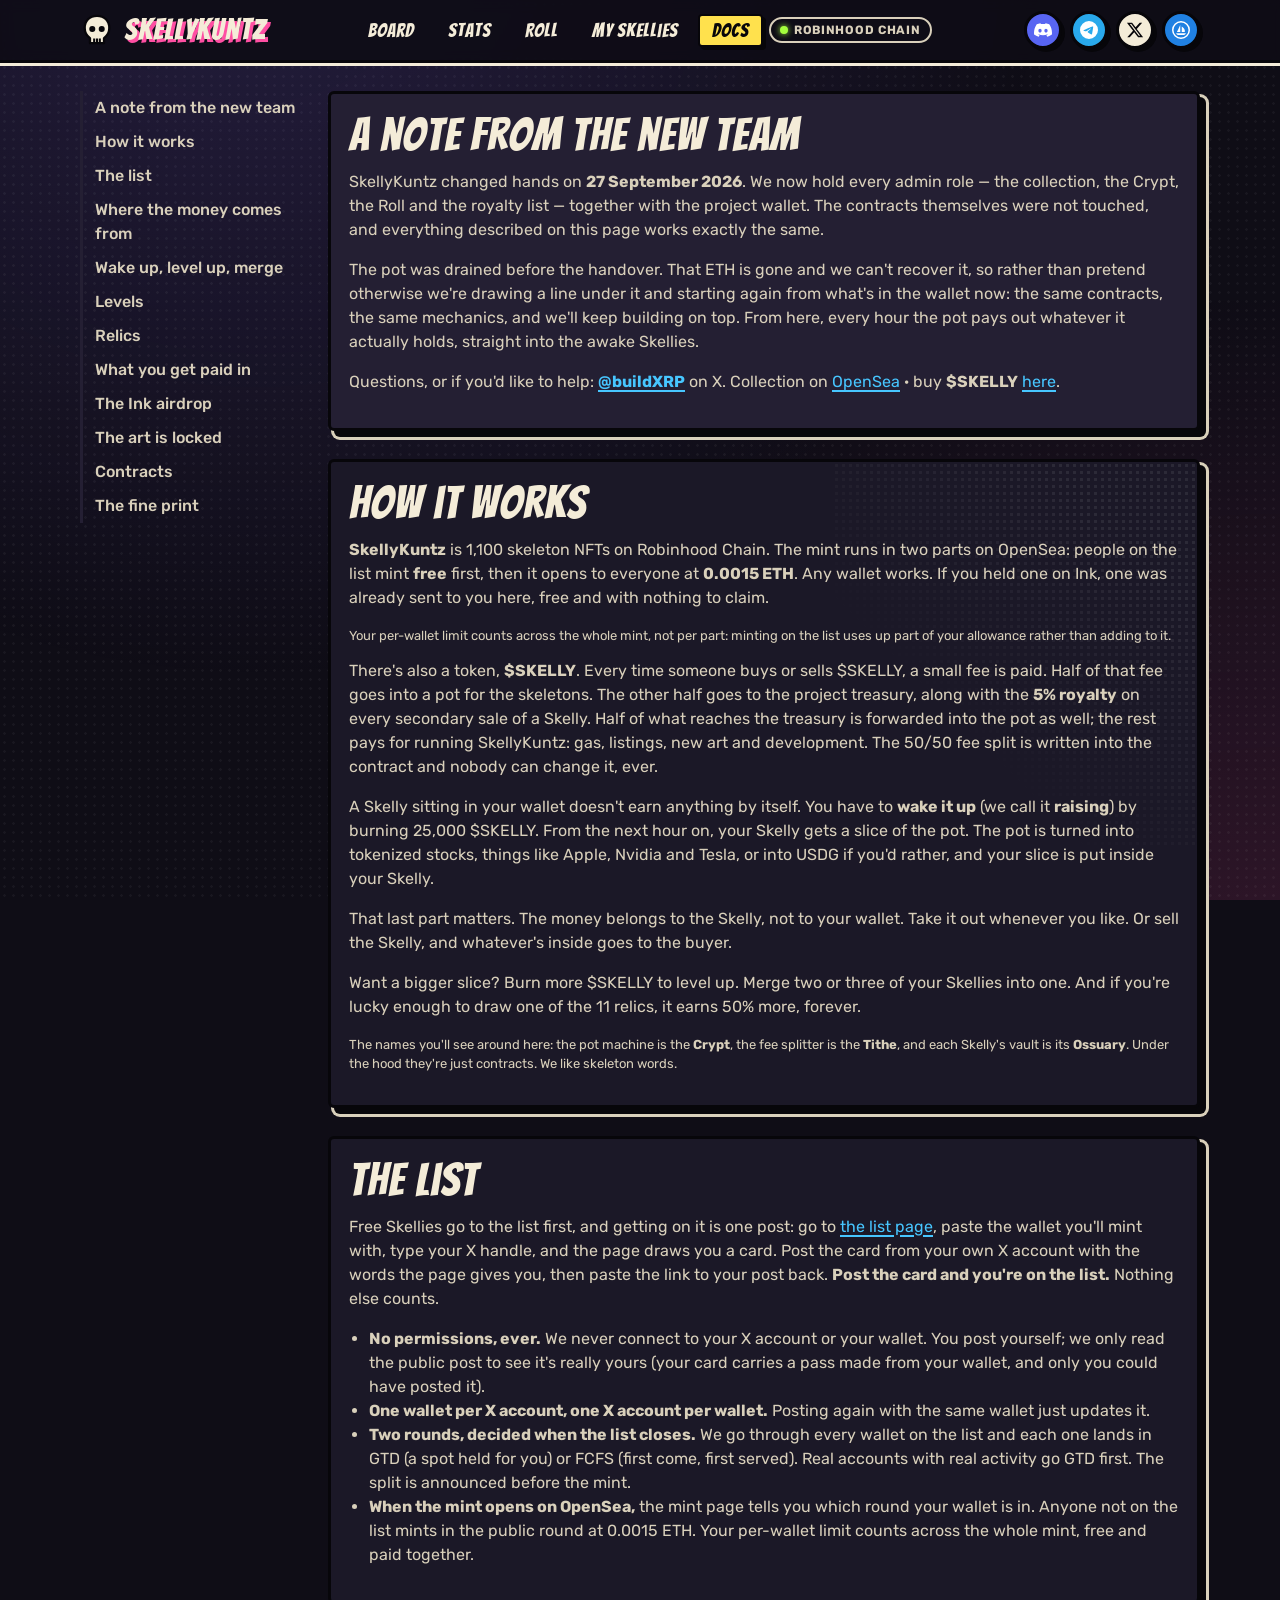
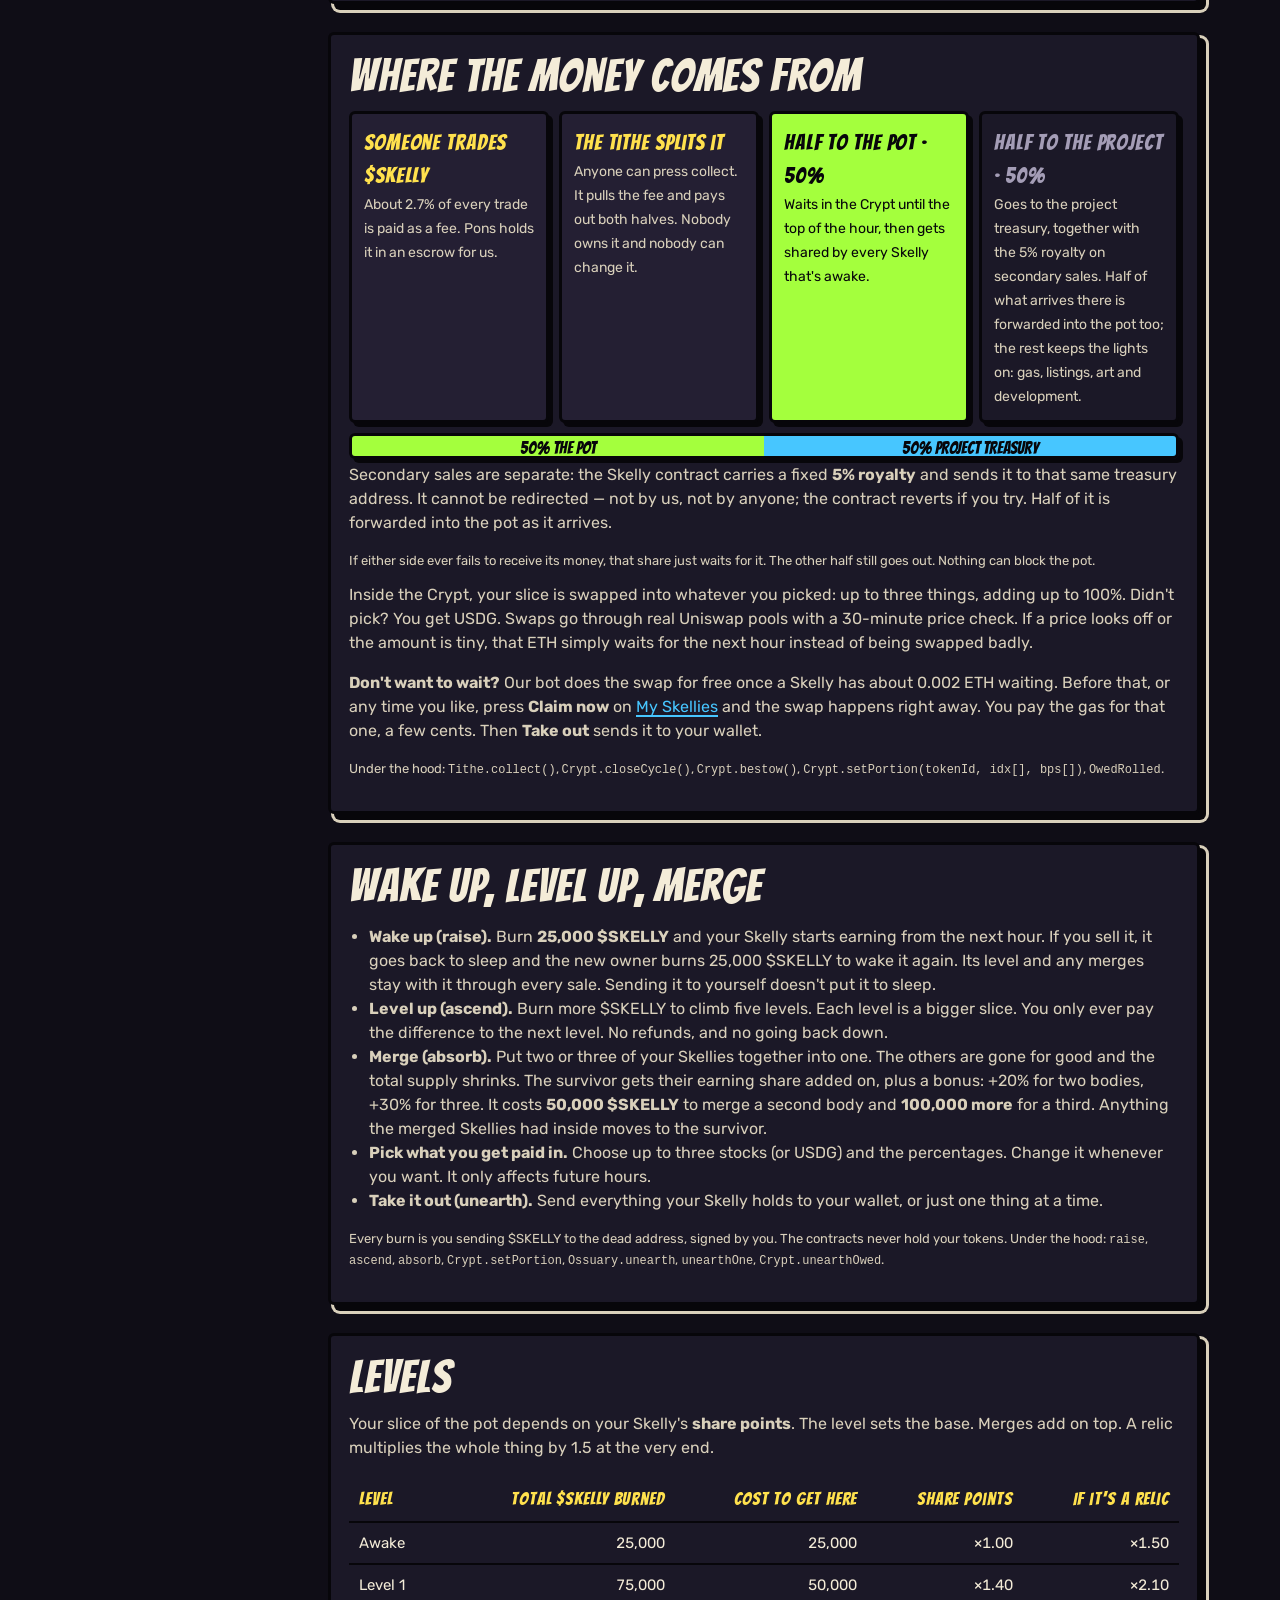
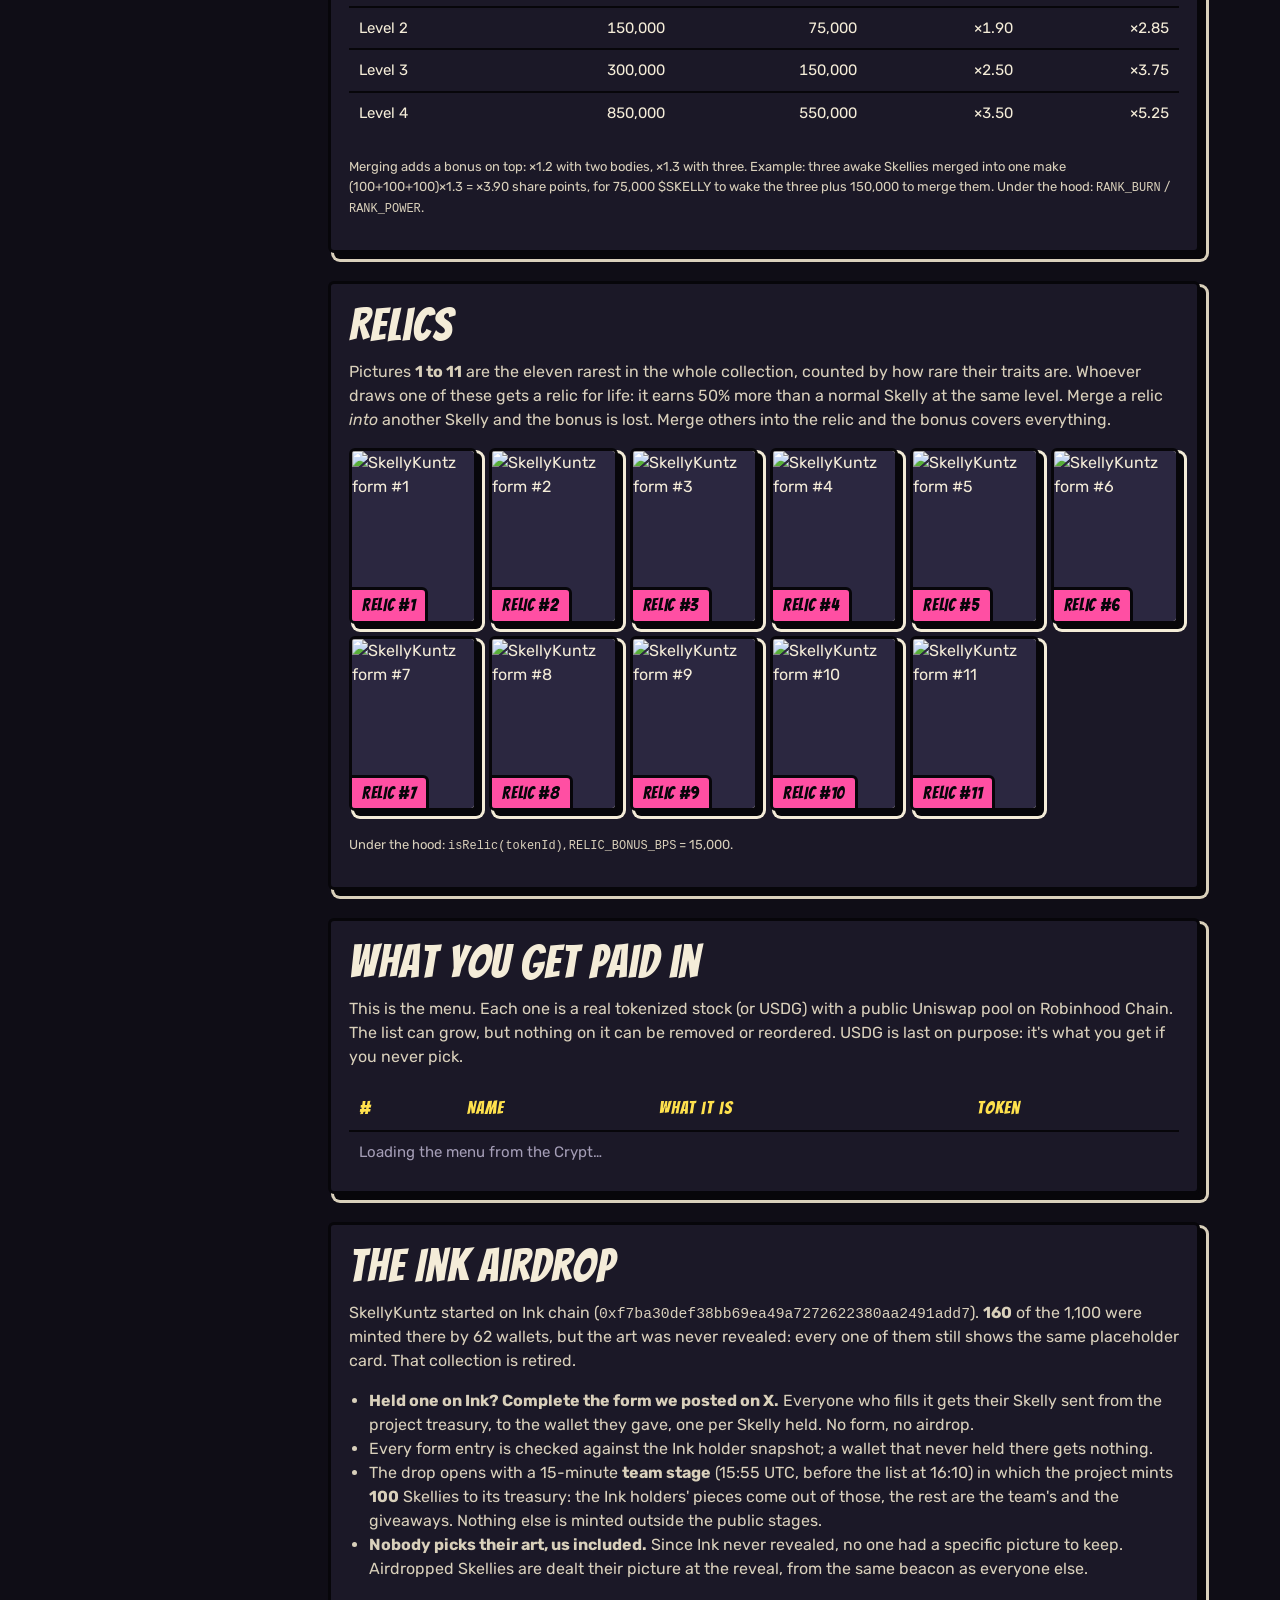
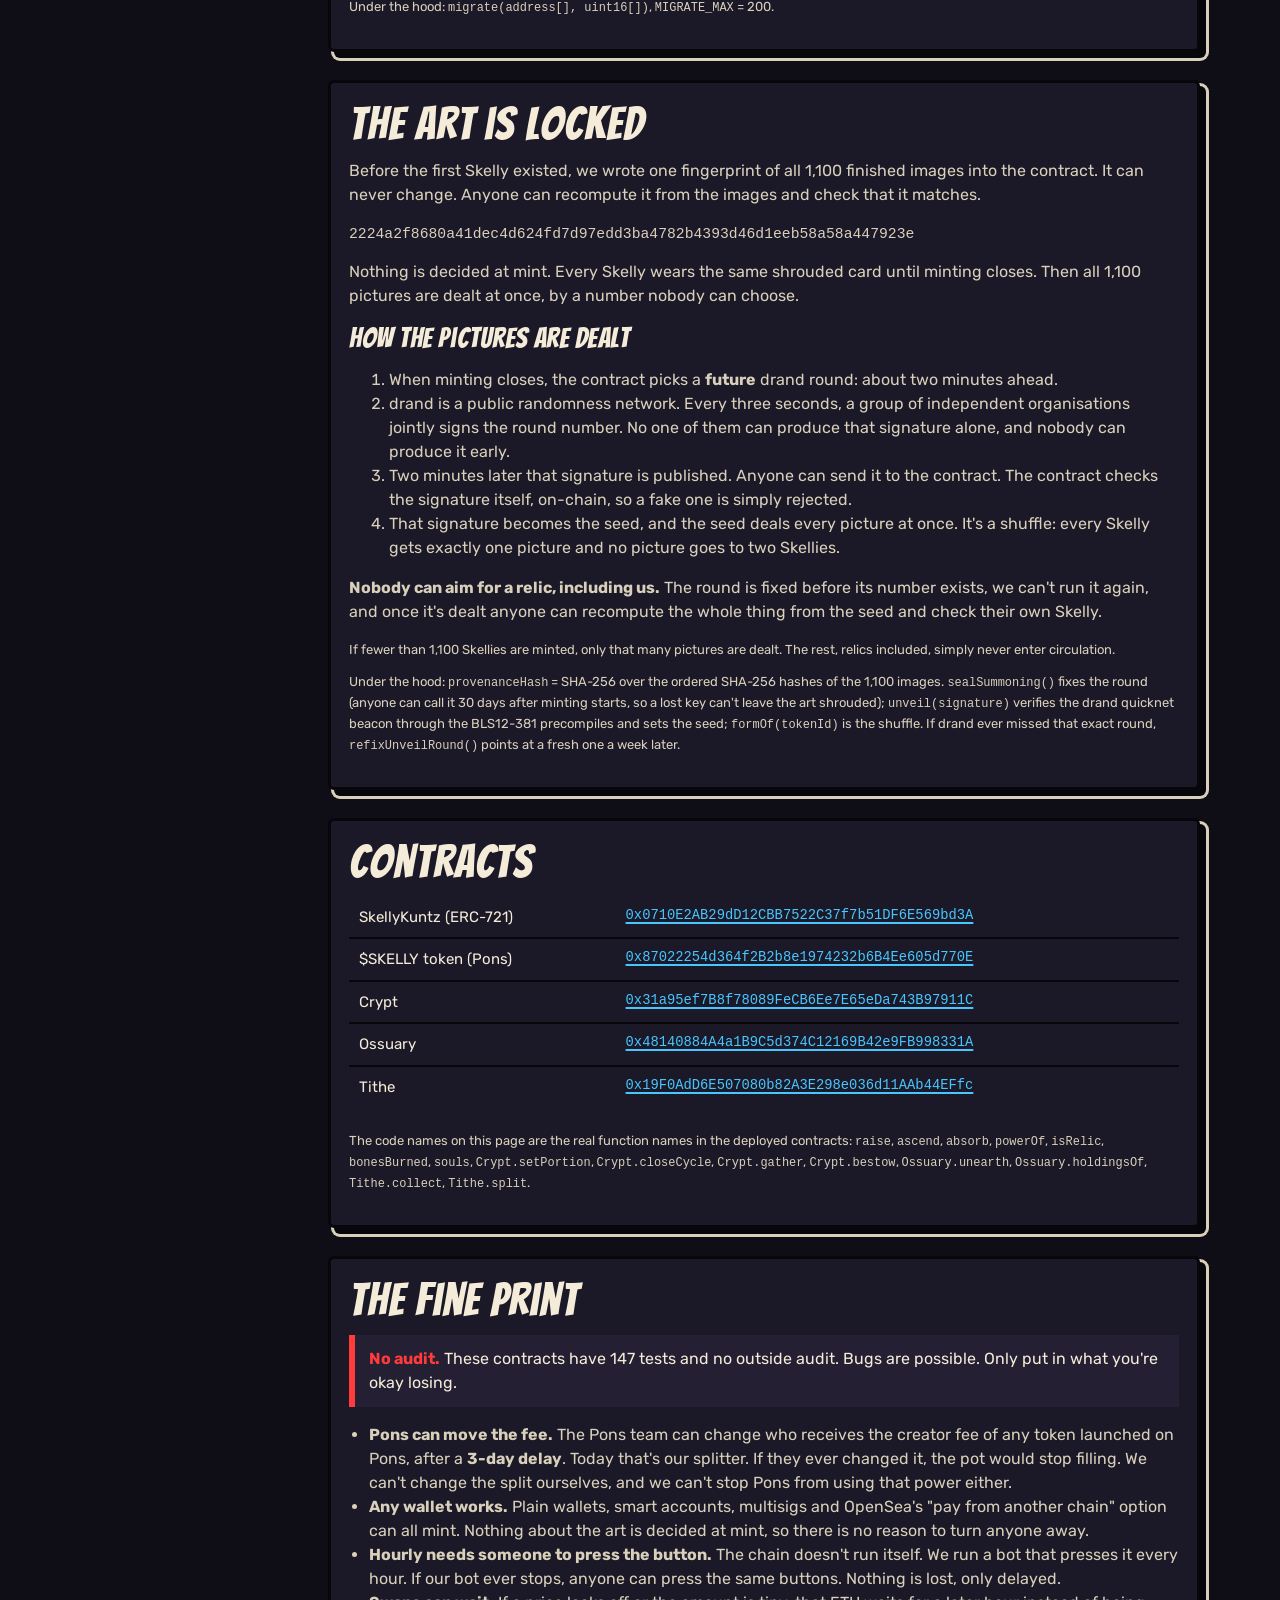
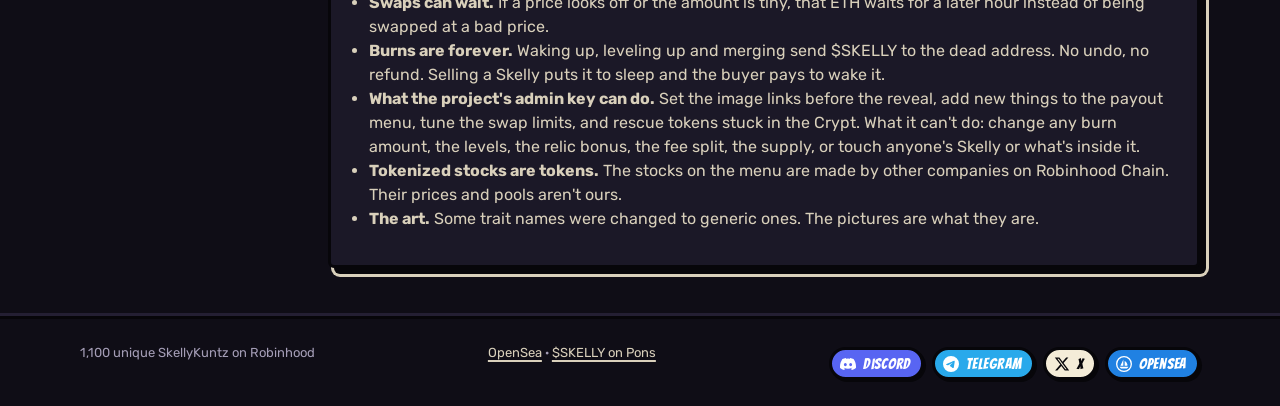
==== docs/index.html @ f12f7bdc "Treasury panel: show live chain balances and chain-derived payouts The "Collected" tiles came from t" ====
<!doctype html>
<html lang="en">
<head>
<meta charset="utf-8">
<meta name="viewport" content="width=device-width, initial-scale=1">
<title>SkellyKuntz — How it works</title>
<meta name="description" content="How SkellyKuntz works in plain words: the mint, waking your Skelly with $SKELLY, getting paid in tokenized stocks every hour, and the fine print.">
<meta property="og:type" content="website">
<meta property="og:site_name" content="SkellyKuntz">
<meta property="og:title" content="How SkellyKuntz works">
<meta property="og:description" content="The mint, waking your Skelly with $SKELLY, getting paid in tokenized stocks every hour, and the fine print.">
<meta property="og:url" content="https://skellykuntz.com/docs/">
<meta property="og:image" content="https://skellykuntz.com/img/og.png">
<meta property="og:image:width" content="1200">
<meta property="og:image:height" content="630">
<meta name="twitter:card" content="summary_large_image">
<meta name="twitter:site" content="@SkellyKuntz">
<meta name="twitter:title" content="How SkellyKuntz works">
<meta name="twitter:description" content="The mint, waking your Skelly with $SKELLY, getting paid in tokenized stocks every hour, and the fine print.">
<meta name="twitter:image" content="https://skellykuntz.com/img/og.png">
<meta name="color-scheme" content="dark">
<link rel="icon" href="/img/favicon.svg" type="image/svg+xml">
<link rel="preconnect" href="https://fonts.googleapis.com">
<link rel="preconnect" href="https://fonts.gstatic.com" crossorigin>
<link href="https://fonts.googleapis.com/css2?family=Bangers&family=Rubik:wght@400;500;700&display=swap" rel="stylesheet">
<link rel="stylesheet" href="/css/skelly.css?v=20260928111000">
</head>
<body>

<main class="wrap docs" data-check="docs">
  <aside class="toc" aria-label="On this page">
    <a href="#new-team">A note from the new team</a>
    <a href="#how">How it works</a>
    <a href="#list">The list</a>
    <a href="#fees">Where the money comes from</a>
    <a href="#raise">Wake up, level up, merge</a>
    <a href="#ranks">Levels</a>
    <a href="#relics">Relics</a>
    <a href="#offerings">What you get paid in</a>
    <a href="#migration">The Ink airdrop</a>
    <a href="#provenance">The art is locked</a>
    <a href="#contracts">Contracts</a>
    <a href="#disclosures">The fine print</a>
  </aside>

  <div class="doc">
    <section id="new-team" class="panel lit" data-check="doc-new-team">
      <h2>A note from the new team</h2>
      <p>SkellyKuntz changed hands on <b>27 September 2026</b>. We now hold every admin role — the collection, the Crypt, the Roll and the royalty list — together with the project wallet. The contracts themselves were not touched, and everything described on this page works exactly the same.</p>
      <p>The pot was drained before the handover. That ETH is gone and we can't recover it, so rather than pretend otherwise we're drawing a line under it and starting again from what's in the wallet now: the same contracts, the same mechanics, and we'll keep building on top. From here, every hour the pot pays out whatever it actually holds, straight into the awake Skellies.</p>
      <p>Questions, or if you'd like to help: <b><a href="https://x.com/buildXRP" target="_blank" rel="noopener">@buildXRP</a></b> on X. Collection on <a href="https://opensea.io/collection/skellykuntz" target="_blank" rel="noopener">OpenSea</a> · buy <b>$SKELLY</b> <a href="https://www.geckoterminal.com/robinhood/pools/0x8fcfdac854715b6c49e18ec73a84c4b3d63e834cb2aa784d8626db27f1155446" target="_blank" rel="noopener">here</a>.</p>
    </section>

    <section id="how" class="panel halftone" data-check="doc-how">
      <h2>How it works</h2>
      <p><b>SkellyKuntz</b> is 1,100 skeleton NFTs on Robinhood Chain. The mint runs in two parts on OpenSea: people on the list mint <b>free</b> first, then it opens to everyone at <b>0.0015 ETH</b>. Any wallet works. If you held one on Ink, one was already sent to you here, free and with nothing to claim.</p>
      <p class="small dim">Your per-wallet limit counts across the whole mint, not per part: minting on the list uses up part of your allowance rather than adding to it.</p>
      <p>There's also a token, <b>$SKELLY</b>. Every time someone buys or sells $SKELLY, a small fee is paid. Half of that fee goes into a pot for the skeletons. The other half goes to the project treasury, along with the <b>5% royalty</b> on every secondary sale of a Skelly. Half of what reaches the treasury is forwarded into the pot as well; the rest pays for running SkellyKuntz: gas, listings, new art and development. The 50/50 fee split is written into the contract and nobody can change it, ever.</p>
      <p>A Skelly sitting in your wallet doesn't earn anything by itself. You have to <b>wake it up</b> (we call it <b>raising</b>) by burning 25,000 $SKELLY. From the next hour on, your Skelly gets a slice of the pot. The pot is turned into tokenized stocks, things like Apple, Nvidia and Tesla, or into USDG if you'd rather, and your slice is put inside your Skelly.</p>
      <p>That last part matters. The money belongs to the Skelly, not to your wallet. Take it out whenever you like. Or sell the Skelly, and whatever's inside goes to the buyer.</p>
      <p>Want a bigger slice? Burn more $SKELLY to level up. Merge two or three of your Skellies into one. And if you're lucky enough to draw one of the 11 relics, it earns 50% more, forever.</p>
      <p class="small dim">The names you'll see around here: the pot machine is the <b>Crypt</b>, the fee splitter is the <b>Tithe</b>, and each Skelly's vault is its <b>Ossuary</b>. Under the hood they're just contracts. We like skeleton words.</p>
    </section>

    <section id="list" class="panel" data-check="doc-list">
      <h2>The list</h2>
      <p>Free Skellies go to the list first, and getting on it is one post: go to <a href="/list/">the list page</a>, paste the wallet you'll mint with, type your X handle, and the page draws you a card. Post the card from your own X account with the words the page gives you, then paste the link to your post back. <b>Post the card and you're on the list.</b> Nothing else counts.</p>
      <ul>
        <li><b>No permissions, ever.</b> We never connect to your X account or your wallet. You post yourself; we only read the public post to see it's really yours (your card carries a pass made from your wallet, and only you could have posted it).</li>
        <li><b>One wallet per X account, one X account per wallet.</b> Posting again with the same wallet just updates it.</li>
        <li><b>Two rounds, decided when the list closes.</b> We go through every wallet on the list and each one lands in GTD (a spot held for you) or FCFS (first come, first served). Real accounts with real activity go GTD first. The split is announced before the mint.</li>
        <li><b>When the mint opens on OpenSea,</b> the mint page tells you which round your wallet is in. Anyone not on the list mints in the public round at 0.0015 ETH. Your per-wallet limit counts across the whole mint, free and paid together.</li>
      </ul>
    </section>

    <section id="fees" class="panel" data-check="doc-fees">
      <h2>Where the money comes from</h2>
      <div class="flow">
        <div class="node"><b>Someone trades $SKELLY</b><span>About 2.7% of every trade is paid as a fee. Pons holds it in an escrow for us.</span></div>
        <div class="node"><b>The Tithe splits it</b><span>Anyone can press collect. It pulls the fee and pays out both halves. Nobody owns it and nobody can change it.</span></div>
        <div class="node big"><b>Half to the pot · 50%</b><span>Waits in the Crypt until the top of the hour, then gets shared by every Skelly that's awake.</span></div>
        <div class="node side"><b>Half to the project · 50%</b><span>Goes to the project treasury, together with the 5% royalty on secondary sales. Half of what arrives there is forwarded into the pot too; the rest keeps the lights on: gas, listings, art and development.</span></div>
      </div>
      <div class="bar" aria-hidden="true"><div class="a">50% THE POT</div><div class="b">50% PROJECT TREASURY</div></div>
      <p>Secondary sales are separate: the Skelly contract carries a fixed <b>5% royalty</b> and sends it to that same treasury address. It cannot be redirected — not by us, not by anyone; the contract reverts if you try. Half of it is forwarded into the pot as it arrives.</p>
      <p class="small dim">If either side ever fails to receive its money, that share just waits for it. The other half still goes out. Nothing can block the pot.</p>
      <p>Inside the Crypt, your slice is swapped into whatever you picked: up to three things, adding up to 100%. Didn't pick? You get USDG. Swaps go through real Uniswap pools with a 30-minute price check. If a price looks off or the amount is tiny, that ETH simply waits for the next hour instead of being swapped badly.</p>
      <p><b>Don't want to wait?</b> Our bot does the swap for free once a Skelly has about 0.002 ETH waiting. Before that, or any time you like, press <b>Claim now</b> on <a href="/my/">My Skellies</a> and the swap happens right away. You pay the gas for that one, a few cents. Then <b>Take out</b> sends it to your wallet.</p>
      <p class="small dim">Under the hood: <code>Tithe.collect()</code>, <code>Crypt.closeCycle()</code>, <code>Crypt.bestow()</code>, <code>Crypt.setPortion(tokenId, idx[], bps[])</code>, <code>OwedRolled</code>.</p>
    </section>

    <section id="raise" class="panel" data-check="doc-raise">
      <h2>Wake up, level up, merge</h2>
      <ul>
        <li><b>Wake up (raise).</b> Burn <b>25,000 $SKELLY</b> and your Skelly starts earning from the next hour. If you sell it, it goes back to sleep and the new owner burns 25,000 $SKELLY to wake it again. Its level and any merges stay with it through every sale. Sending it to yourself doesn't put it to sleep.</li>
        <li><b>Level up (ascend).</b> Burn more $SKELLY to climb five levels. Each level is a bigger slice. You only ever pay the difference to the next level. No refunds, and no going back down.</li>
        <li><b>Merge (absorb).</b> Put two or three of your Skellies together into one. The others are gone for good and the total supply shrinks. The survivor gets their earning share added on, plus a bonus: +20% for two bodies, +30% for three. It costs <b>50,000 $SKELLY</b> to merge a second body and <b>100,000 more</b> for a third. Anything the merged Skellies had inside moves to the survivor.</li>
        <li><b>Pick what you get paid in.</b> Choose up to three stocks (or USDG) and the percentages. Change it whenever you want. It only affects future hours.</li>
        <li><b>Take it out (unearth).</b> Send everything your Skelly holds to your wallet, or just one thing at a time.</li>
      </ul>
      <p class="small dim">Every burn is you sending $SKELLY to the dead address, signed by you. The contracts never hold your tokens. Under the hood: <code>raise</code>, <code>ascend</code>, <code>absorb</code>, <code>Crypt.setPortion</code>, <code>Ossuary.unearth</code>, <code>unearthOne</code>, <code>Crypt.unearthOwed</code>.</p>
    </section>

    <section id="ranks" class="panel" data-check="doc-ranks">
      <h2>Levels</h2>
      <p>Your slice of the pot depends on your Skelly's <b>share points</b>. The level sets the base. Merges add on top. A relic multiplies the whole thing by 1.5 at the very end.</p>
      <div class="table-wrap">
        <table>
          <thead><tr><th>Level</th><th class="num">Total $SKELLY burned</th><th class="num">Cost to get here</th><th class="num">Share points</th><th class="num">If it's a relic</th></tr></thead>
          <tbody id="ranks-body">
            <tr><td>Awake</td><td class="num">25,000</td><td class="num">25,000</td><td class="num">×1.00</td><td class="num">×1.50</td></tr>
            <tr><td>Level 1</td><td class="num">75,000</td><td class="num">50,000</td><td class="num">×1.40</td><td class="num">×2.10</td></tr>
            <tr><td>Level 2</td><td class="num">150,000</td><td class="num">75,000</td><td class="num">×1.90</td><td class="num">×2.85</td></tr>
            <tr><td>Level 3</td><td class="num">300,000</td><td class="num">150,000</td><td class="num">×2.50</td><td class="num">×3.75</td></tr>
            <tr><td>Level 4</td><td class="num">850,000</td><td class="num">550,000</td><td class="num">×3.50</td><td class="num">×5.25</td></tr>
          </tbody>
        </table>
      </div>
      <p class="small dim mt">Merging adds a bonus on top: ×1.2 with two bodies, ×1.3 with three. Example: three awake Skellies merged into one make (100+100+100)×1.3 = ×3.90 share points, for 75,000 $SKELLY to wake the three plus 150,000 to merge them. Under the hood: <code>RANK_BURN</code> / <code>RANK_POWER</code>.</p>
    </section>

    <section id="relics" class="panel" data-check="doc-relics">
      <h2>Relics</h2>
      <p>Pictures <b>1 to 11</b> are the eleven rarest in the whole collection, counted by how rare their traits are. Whoever draws one of these gets a relic for life: it earns 50% more than a normal Skelly at the same level. Merge a relic <em>into</em> another Skelly and the bonus is lost. Merge others into the relic and the bonus covers everything.</p>
      <div class="relics" id="relic-grid"></div>
      <p class="small dim mt">Under the hood: <code>isRelic(tokenId)</code>, <code>RELIC_BONUS_BPS</code> = 15,000.</p>
    </section>

    <section id="offerings" class="panel" data-check="doc-offerings">
      <h2>What you get paid in</h2>
      <p>This is the menu. Each one is a real tokenized stock (or USDG) with a public Uniswap pool on Robinhood Chain. The list can grow, but nothing on it can be removed or reordered. USDG is last on purpose: it's what you get if you never pick.</p>
      <div class="table-wrap"><table><thead><tr><th>#</th><th>Name</th><th>What it is</th><th>Token</th></tr></thead><tbody id="off-body"><tr><td colspan="4" class="dim">Loading the menu from the Crypt…</td></tr></tbody></table></div>
    </section>

    <section id="migration" class="panel" data-check="doc-migration">
      <h2>The Ink airdrop</h2>
      <p>SkellyKuntz started on Ink chain (<code id="ink-addr"></code>). <b>160</b> of the 1,100 were minted there by 62 wallets, but the art was never revealed: every one of them still shows the same placeholder card. That collection is retired.</p>
      <ul>
        <li><b>Held one on Ink? Complete the form we posted on X.</b> Everyone who fills it gets their Skelly sent from the project treasury, to the wallet they gave, one per Skelly held. No form, no airdrop.</li>
        <li>Every form entry is checked against the Ink holder snapshot; a wallet that never held there gets nothing.</li>
        <li>The drop opens with a 15-minute <b>team stage</b> (15:55 UTC, before the list at 16:10) in which the project mints <b>100</b> Skellies to its treasury: the Ink holders' pieces come out of those, the rest are the team's and the giveaways. Nothing else is minted outside the public stages.</li>
        <li><b>Nobody picks their art, us included.</b> Since Ink never revealed, no one had a specific picture to keep. Airdropped Skellies are dealt their picture at the reveal, from the same beacon as everyone else.</li>
      </ul>
      <p class="small dim">Under the hood: <code>migrate(address[], uint16[])</code>, <code>MIGRATE_MAX</code> = 200.</p>
    </section>

    <section id="provenance" class="panel" data-check="doc-provenance">
      <h2>The art is locked</h2>
      <p>Before the first Skelly existed, we wrote one fingerprint of all 1,100 finished images into the contract. It can never change. Anyone can recompute it from the images and check that it matches.</p>
      <p class="mono" id="prov" style="overflow-wrap:anywhere"></p>
      <p>Nothing is decided at mint. Every Skelly wears the same shrouded card until minting closes. Then all 1,100 pictures are dealt at once, by a number nobody can choose.</p>
      <h3>How the pictures are dealt</h3>
      <ol>
        <li>When minting closes, the contract picks a <b>future</b> drand round: about two minutes ahead.</li>
        <li>drand is a public randomness network. Every three seconds, a group of independent organisations jointly signs the round number. No one of them can produce that signature alone, and nobody can produce it early.</li>
        <li>Two minutes later that signature is published. Anyone can send it to the contract. The contract checks the signature itself, on-chain, so a fake one is simply rejected.</li>
        <li>That signature becomes the seed, and the seed deals every picture at once. It's a shuffle: every Skelly gets exactly one picture and no picture goes to two Skellies.</li>
      </ol>
      <p><b>Nobody can aim for a relic, including us.</b> The round is fixed before its number exists, we can't run it again, and once it's dealt anyone can recompute the whole thing from the seed and check their own Skelly.</p>
      <p class="small dim">If fewer than 1,100 Skellies are minted, only that many pictures are dealt. The rest, relics included, simply never enter circulation.</p>
      <p class="small dim">Under the hood: <code>provenanceHash</code> = SHA-256 over the ordered SHA-256 hashes of the 1,100 images. <code>sealSummoning()</code> fixes the round (anyone can call it 30 days after minting starts, so a lost key can't leave the art shrouded); <code>unveil(signature)</code> verifies the drand quicknet beacon through the BLS12-381 precompiles and sets the seed; <code>formOf(tokenId)</code> is the shuffle. If drand ever missed that exact round, <code>refixUnveilRound()</code> points at a fresh one a week later.</p>
    </section>

    <section id="contracts" class="panel" data-check="doc-contracts">
      <h2>Contracts</h2>
      <div class="table-wrap"><table><tbody id="addr-body"></tbody></table></div>
      <p class="small dim mt">The code names on this page are the real function names in the deployed contracts: <code>raise</code>, <code>ascend</code>, <code>absorb</code>, <code>powerOf</code>, <code>isRelic</code>, <code>bonesBurned</code>, <code>souls</code>, <code>Crypt.setPortion</code>, <code>Crypt.closeCycle</code>, <code>Crypt.gather</code>, <code>Crypt.bestow</code>, <code>Ossuary.unearth</code>, <code>Ossuary.holdingsOf</code>, <code>Tithe.collect</code>, <code>Tithe.split</code>.</p>
    </section>

    <section id="disclosures" class="panel" data-check="doc-disclosures">
      <h2>The fine print</h2>
      <div class="warn"><b>No audit.</b> These contracts have 147 tests and no outside audit. Bugs are possible. Only put in what you're okay losing.</div>
      <ul>
        <li><b>Pons can move the fee.</b> The Pons team can change who receives the creator fee of any token launched on Pons, after a <b>3-day delay</b>. Today that's our splitter. If they ever changed it, the pot would stop filling. We can't change the split ourselves, and we can't stop Pons from using that power either.</li>
        <li><b>Any wallet works.</b> Plain wallets, smart accounts, multisigs and OpenSea's "pay from another chain" option can all mint. Nothing about the art is decided at mint, so there is no reason to turn anyone away.</li>
        <li><b>Hourly needs someone to press the button.</b> The chain doesn't run itself. We run a bot that presses it every hour. If our bot ever stops, anyone can press the same buttons. Nothing is lost, only delayed.</li>
        <li><b>Swaps can wait.</b> If a price looks off or the amount is tiny, that ETH waits for a later hour instead of being swapped at a bad price.</li>
        <li><b>Burns are forever.</b> Waking up, leveling up and merging send $SKELLY to the dead address. No undo, no refund. Selling a Skelly puts it to sleep and the buyer pays to wake it.</li>
        <li><b>What the project's admin key can do.</b> Set the image links before the reveal, add new things to the payout menu, tune the swap limits, and rescue tokens stuck in the Crypt. What it can't do: change any burn amount, the levels, the relic bonus, the fee split, the supply, or touch anyone's Skelly or what's inside it.</li>
        <li><b>Tokenized stocks are tokens.</b> The stocks on the menu are made by other companies on Robinhood Chain. Their prices and pools aren't ours.</li>
        <li><b>The art.</b> Some trait names were changed to generic ones. The pictures are what they are.</li>
      </ul>
    </section>
  </div>
</main>

<script src="/vendor/ethers.umd.min.js?v=20260928111000"></script>
<script src="/config.js?v=20260928111000"></script>
<script src="/js/abi.js?v=20260928111000"></script>
<script src="/js/ui.js?v=20260928111000"></script>
<script src="/js/rpc.js?v=20260928111000"></script>
<script src="/js/chain.js?v=20260928111000"></script>
<script>
(function () {
  const C = window.SKELLY_CONFIG, SK = window.SK;
  SK.chrome('/docs/');
  document.getElementById('ink-addr').textContent = C.collection.inkContract;
  document.getElementById('prov').textContent = C.collection.provenance;
  const relics = document.getElementById('relic-grid');
  for (let i = 1; i <= C.collection.relics; i++) relics.append(SK.artCard(i, { eager: true, label: `RELIC #${i}` }));
  SK.lazy(relics);
  const rows = [['SkellyKuntz (ERC-721)', C.contracts.skellies], ['$SKELLY token (Pons)', C.contracts.marrow], ['Crypt', C.contracts.crypt], ['Ossuary', C.contracts.ossuary], ['Tithe', C.contracts.tithe]];
  const ab = document.getElementById('addr-body');
  for (const [name, addr] of rows) {
    ab.append(SK.el('tr', null, SK.el('td', null, name), SK.el('td', { class: 'mono', style: 'overflow-wrap:anywhere' },
      SK.isPlaceholder(addr) ? SK.el('span', { class: 'dim' }, 'not deployed yet') : SK.el('a', { href: SK.explorerAddr(addr), target: '_blank', rel: 'noopener' }, addr))));
  }
  const chain = window.SkellyChain.make();
  chain.offerings().then((offs) => {
    const tb = document.getElementById('off-body'); tb.innerHTML = '';
    if (!offs.length) { tb.append(SK.el('tr', null, SK.el('td', { colspan: 4, class: 'dim' }, '—'))); return; }
    for (const o of offs) tb.append(SK.el('tr', null, SK.el('td', null, o.idx), SK.el('td', null, o.symbol), SK.el('td', null, o.isStock ? 'tokenized stock' : 'stable'),
      SK.el('td', { class: 'mono' }, o.token ? SK.el('a', { href: SK.explorerAddr(o.token), target: '_blank', rel: 'noopener' }, SK.short(o.token)) : '—')));
  }).catch(() => { document.getElementById('off-body').innerHTML = '<tr><td colspan="4" class="dim">—</td></tr>'; });
})();
</script>
</body>
</html>
---- css/skelly.css ----
/* SkellyKuntz — comic ink on a dark ground. */

:root {
  --ink: #0f0d16;
  --ink-2: #17142200;
  --panel: #1b1827;
  --panel-2: #241f33;
  --line: #07060a;
  --bone: #f4ecd8;
  --bone-2: #d9d0bb;
  --muted: #a49db6;
  --acid: #a4ff3d;
  --pink: #ff4fa3;
  --sky: #47c6ff;
  --lemon: #ffe14d;
  --tangerine: #ff7a1a;
  --blood: #ff3b3b;
  --violet: #8a6bff;
  --display: 'Bangers', 'Impact', 'Arial Narrow Bold', 'Helvetica Neue', sans-serif;
  --text: 'Rubik', 'Segoe UI', 'Helvetica Neue', Arial, sans-serif;
  --gutter: clamp(16px, 4vw, 40px);
  --maxw: 1200px;
  --radius: 6px;
}

* { box-sizing: border-box; }
html { -webkit-text-size-adjust: 100%; scroll-behavior: smooth; }
body {
  margin: 0;
  background: var(--ink);
  color: var(--bone);
  font: 16px/1.5 var(--text);
  min-width: 320px;
  overflow-x: hidden;
}
body::before {
  /* halftone haze over the whole ground */
  content: '';
  position: fixed;
  inset: 0;
  pointer-events: none;
  background:
    radial-gradient(circle at 50% 50%, rgba(255,255,255,.045) 1px, transparent 1.6px) 0 0 / 9px 9px,
    radial-gradient(ellipse at 20% -10%, rgba(138,107,255,.18), transparent 55%),
    radial-gradient(ellipse at 100% 110%, rgba(255,79,163,.14), transparent 50%);
  z-index: 0;
}
a { color: var(--sky); text-decoration-thickness: 2px; text-underline-offset: 3px; }
a:hover { color: var(--lemon); }
img { max-width: 100%; display: block; }
button { font: inherit; }
code, .mono { font-family: ui-monospace, 'SF Mono', Menlo, Consolas, monospace; font-size: .92em; }
h1, h2, h3 { font-family: var(--display); font-weight: 400; letter-spacing: .02em; margin: 0; line-height: 1; }
h2 { font-size: clamp(30px, 4.6vw, 46px); }
h3 { font-size: clamp(22px, 3vw, 28px); }
p { margin: 0 0 1em; }
.hidden { display: none !important; }
.wrap { width: 100%; max-width: var(--maxw); margin: 0 auto; padding-inline: var(--gutter); position: relative; z-index: 1; }
.dim { color: var(--muted); }
.small { font-size: 13px; }
.nowrap { white-space: nowrap; }
.right { text-align: right; }
.mt { margin-top: 24px; }

/* ------------------------------------------------------------ top bar */
.top {
  position: sticky; top: 0; z-index: 50;
  background: rgba(15,13,22,.92);
  backdrop-filter: blur(6px);
  border-bottom: 3px solid var(--line);
  box-shadow: 0 3px 0 var(--bone);
}
.top-in {
  display: flex; align-items: center; justify-content: space-between; gap: 10px 18px; flex-wrap: wrap;
  min-height: 60px; padding-block: 8px;
}
.brand {
  font-family: var(--display); font-size: 30px; line-height: 1; color: var(--bone); text-decoration: none;
  display: inline-flex; align-items: center; gap: 10px; letter-spacing: .03em;
  text-shadow: 3px 3px 0 var(--pink);
}
.brand svg { width: 34px; height: 34px; flex: none; }
.brand:hover { color: var(--bone); }
.nav { display: flex; gap: 6px; flex-wrap: wrap; align-items: center; }
.nav a {
  font-family: var(--display); font-size: 19px; letter-spacing: .05em; text-decoration: none;
  color: var(--bone); padding: 5px 12px; border: 2px solid transparent; border-radius: 4px; line-height: 1;
}
.nav a:hover { border-color: var(--bone); }
.nav a.on { background: var(--lemon); color: var(--line); border-color: var(--line); box-shadow: 3px 3px 0 var(--line); }
.pill {
  display: inline-flex; align-items: center; gap: 6px; font-size: 12px; font-weight: 700; letter-spacing: .06em; text-transform: uppercase;
  padding: 4px 9px; border: 2px solid var(--bone-2); border-radius: 999px; color: var(--bone-2); line-height: 1.2; white-space: nowrap;
}
.pill.mock { border-color: var(--tangerine); color: var(--tangerine); }
.pill .dot { width: 8px; height: 8px; border-radius: 50%; background: var(--acid); box-shadow: 0 0 6px var(--acid); }
.pill.off .dot { background: var(--blood); box-shadow: none; }

/* ------------------------------------------------------------ banner */
.banner {
  /* good news, so the good-news colour (acid), not a warning orange */
  background: var(--acid); color: var(--line); border-bottom: 3px solid var(--line);
  font-weight: 500;
}
.banner .wrap { display: flex; gap: 8px 16px; align-items: center; flex-wrap: wrap; padding-block: 10px; }
.banner b { font-family: var(--display); font-size: 20px; letter-spacing: .04em; font-weight: 400; }
.banner a { color: var(--line); font-weight: 700; }

/* ------------------------------------------------------------ hero */
.hero { padding-block: clamp(24px, 4vw, 44px) 8px; }
.hero-grid { display: grid; grid-template-columns: minmax(0, 1fr); gap: 24px; align-items: center; }

.hero h1 {
  font-size: clamp(56px, 10vw, 112px);
  line-height: .9; letter-spacing: .01em;
  color: var(--bone);
  text-shadow: 4px 4px 0 var(--line), 8px 8px 0 var(--pink);
  transform: rotate(-2deg);
  transform-origin: left bottom;
  margin: 0 0 14px 6px;
}
.hero h1 span { color: var(--lemon); }
.hero .lede { font-size: clamp(18px, 2.2vw, 22px); max-width: 560px; margin-bottom: 10px; }
.hero .lede b { color: var(--acid); }
.sub { color: var(--muted); max-width: 560px; }

.strip {
  display: flex; gap: 12px; overflow-x: auto; padding: 18px 6px 22px; scroll-snap-type: x mandatory;
  -webkit-overflow-scrolling: touch; scrollbar-width: none;
}
.strip::-webkit-scrollbar { display: none; }
.strip .card { flex: 0 0 auto; width: 150px; scroll-snap-align: start; }
.card {
  position: relative; background: var(--bone);
  border: 3px solid var(--line); border-radius: var(--radius);
  box-shadow: 5px 5px 0 var(--line), 5px 5px 0 3px var(--bone);
  overflow: hidden;
}
.card img { width: 100%; height: auto; aspect-ratio: 36 / 50; object-fit: cover; background: #2b2740; }
.strip .card:nth-child(odd) { transform: rotate(-2.5deg); }
.strip .card:nth-child(even) { transform: rotate(2deg) translateY(6px); }
.card .tag {
  position: absolute; left: -3px; bottom: -3px; background: var(--lemon); color: var(--line);
  font-family: var(--display); font-size: 17px; padding: 3px 10px 2px; border: 3px solid var(--line); border-radius: 0 6px 0 0; letter-spacing: .04em;
}
.card .tag.relic { background: var(--pink); }

/* ------------------------------------------------------------ panels & tiles */
.panel {
  position: relative; background: var(--panel); border: 3px solid var(--line); border-radius: var(--radius);
  box-shadow: 6px 6px 0 var(--line), 6px 6px 0 3px var(--bone-2);
  padding: 18px;
}
.panel.lit { background: var(--panel-2); }
.panel-head { display: flex; align-items: baseline; justify-content: space-between; gap: 10px 16px; flex-wrap: wrap; margin-bottom: 12px; }
.panel-head h2, .panel-head h3 { text-shadow: 3px 3px 0 var(--line); }
.halftone::after {
  content: ''; position: absolute; right: 0; top: 0; width: 42%; height: 60%; pointer-events: none;
  background: radial-gradient(circle, rgba(255,255,255,.08) 1.4px, transparent 1.8px) 0 0 / 7px 7px;
  -webkit-mask-image: linear-gradient(225deg, #000 20%, transparent 70%);
  mask-image: linear-gradient(225deg, #000 20%, transparent 70%);
}

.board { margin-top: 10px; }
.tiles { display: grid; grid-template-columns: repeat(2, minmax(0, 1fr)); gap: 14px; }
@media (min-width: 720px) { .tiles { grid-template-columns: repeat(3, minmax(0, 1fr)); } }
@media (min-width: 1100px) { .tiles { grid-template-columns: repeat(6, minmax(0, 1fr)); } }
.tile {
  background: var(--lemon); color: var(--line); border: 3px solid var(--line); border-radius: var(--radius);
  box-shadow: 4px 4px 0 var(--line); padding: 12px 12px 10px; min-width: 0; display: flex; flex-direction: column; gap: 4px;
  transform: rotate(-.6deg);
}
.tile:nth-child(2) { background: var(--sky); transform: rotate(.7deg); }
.tile:nth-child(3) { background: var(--acid); transform: rotate(-.4deg); }
.tile:nth-child(4) { background: var(--pink); transform: rotate(.5deg); }
.tile:nth-child(5) { background: var(--tangerine); transform: rotate(-.7deg); }
.tile:nth-child(6) { background: var(--violet); transform: rotate(.4deg); }
.tile .k { font-size: 11px; font-weight: 700; letter-spacing: .12em; text-transform: uppercase; opacity: .8; }
.tile .v { font-family: var(--display); font-size: clamp(26px, 3vw, 34px); line-height: 1; letter-spacing: .02em; overflow-wrap: anywhere; }
.tile .u { font-size: 12px; font-weight: 500; opacity: .85; overflow-wrap: anywhere; }
.board-foot { display: flex; gap: 6px 18px; flex-wrap: wrap; margin-top: 12px; font-size: 13px; color: var(--muted); }

/* ------------------------------------------------------------ buttons */
.btn {
  display: inline-flex; align-items: center; justify-content: center; gap: 8px; cursor: pointer; text-decoration: none;
  font-family: var(--display); font-size: 24px; letter-spacing: .05em; line-height: 1;
  color: var(--line); background: var(--bone); border: 3px solid var(--line); border-radius: var(--radius);
  padding: 12px 20px 10px; box-shadow: 5px 5px 0 var(--line); transition: transform .08s, box-shadow .08s;
  min-height: 52px; user-select: none; -webkit-user-select: none;
}
.btn:hover { transform: translate(-2px, -2px); box-shadow: 7px 7px 0 var(--line); color: var(--line); }
.btn:active { transform: translate(3px, 3px); box-shadow: 2px 2px 0 var(--line); }
.btn:disabled, .btn[aria-disabled="true"] { opacity: .5; cursor: not-allowed; transform: none; box-shadow: 5px 5px 0 var(--line); }
.btn.acid { background: var(--acid); }
.btn.pink { background: var(--pink); }
.btn.sky { background: var(--sky); }
.btn.lemon { background: var(--lemon); }
.btn.ghost { background: transparent; color: var(--bone); border-color: var(--bone); box-shadow: 4px 4px 0 var(--bone); }
.btn.ghost:hover { color: var(--bone); box-shadow: 6px 6px 0 var(--bone); }
.btn.sm { font-size: 18px; padding: 8px 14px 6px; min-height: 40px; box-shadow: 3px 3px 0 var(--line); }
.btn.sm:hover { box-shadow: 5px 5px 0 var(--line); }
.btn.sm:active { box-shadow: 1px 1px 0 var(--line); }
.btn.xs { font-family: var(--text); font-weight: 700; font-size: 13px; letter-spacing: .04em; padding: 6px 10px; min-height: 32px; box-shadow: 2px 2px 0 var(--line); }
.btn.xs:hover { box-shadow: 3px 3px 0 var(--line); }

.ctas { display: grid; grid-template-columns: 1fr; gap: 14px; margin-top: 28px; }
@media (min-width: 640px) { .ctas { grid-template-columns: repeat(3, minmax(0, 1fr)); } }
.cta { flex-direction: column; align-items: flex-start; text-align: left; padding: 16px 18px 14px; gap: 4px; }
.cta .big { font-size: clamp(28px, 3.4vw, 40px); }
.cta .why { font-family: var(--text); font-size: 13px; font-weight: 500; letter-spacing: 0; opacity: .8; }

/* ------------------------------------------------------------ sections */
.section { padding-block: 36px 8px; }
.section h2 { margin-bottom: 14px; text-shadow: 3px 3px 0 var(--line); }
.steps { display: grid; grid-template-columns: 1fr; gap: 14px; counter-reset: step; }
@media (min-width: 720px) { .steps { grid-template-columns: repeat(4, minmax(0, 1fr)); } }
.step { padding: 18px 16px 14px 18px; }
.step h3 { padding-left: 20px; }
.step::before {
  counter-increment: step; content: counter(step);
  position: absolute; top: -14px; left: -12px; width: 36px; height: 36px; border-radius: 50%;
  background: var(--pink); color: var(--line); border: 3px solid var(--line); font-family: var(--display); font-size: 22px;
  display: grid; place-items: center; box-shadow: 3px 3px 0 var(--line);
}
.step h3 { margin-bottom: 6px; }
.step p { margin: 0; color: var(--bone-2); font-size: 15px; }

.foot { margin-top: 48px; padding-block: 24px 40px; border-top: 3px solid var(--line); box-shadow: 0 -3px 0 var(--panel-2); color: var(--muted); font-size: 13px; }
.foot .wrap { display: flex; flex-wrap: wrap; gap: 8px 20px; justify-content: space-between; }
.foot a { color: var(--bone-2); }

/* ------------------------------------------------------------ tables */
.table-wrap { overflow-x: auto; }
table { border-collapse: collapse; width: 100%; font-size: 15px; }
th, td { text-align: left; padding: 9px 10px; border-bottom: 2px solid var(--line); vertical-align: top; }
th { font-family: var(--display); font-weight: 400; font-size: 18px; letter-spacing: .05em; color: var(--lemon); }
td.num, th.num { text-align: right; font-variant-numeric: tabular-nums; }
tr:last-child td { border-bottom: 0; }

/* ------------------------------------------------------------ docs */
.docs { display: grid; grid-template-columns: 1fr; gap: 28px; padding-top: 28px; }
.docs { grid-template-columns: minmax(0, 1fr); }
@media (min-width: 900px) { .docs { grid-template-columns: 220px minmax(0, 1fr); align-items: start; } }
.toc { position: sticky; top: 84px; display: none; }
@media (min-width: 900px) { .toc { display: block; } }
.toc a { display: block; text-decoration: none; color: var(--bone-2); padding: 5px 0; font-weight: 500; border-left: 3px solid var(--panel-2); padding-left: 12px; }
.toc a:hover { color: var(--lemon); border-color: var(--lemon); }
.doc { display: grid; gap: 28px; min-width: 0; }
.doc section { scroll-margin-top: 90px; min-width: 0; overflow-wrap: anywhere; }
.doc h2 { margin-bottom: 12px; }
.doc p, .doc li { color: var(--bone-2); }
.doc ul { padding-left: 20px; }
.doc .warn { background: var(--panel-2); border-left: 6px solid var(--blood); padding: 12px 14px; margin: 12px 0; }
.doc .warn b { color: var(--blood); }
.relics { display: grid; grid-template-columns: repeat(auto-fill, minmax(120px, 1fr)); gap: 12px; }
.relics .card { transform: none; }
.flow { display: grid; grid-template-columns: 1fr; gap: 10px; align-items: stretch; }
@media (min-width: 720px) { .flow { grid-template-columns: repeat(4, minmax(0, 1fr)); } }
.flow .node { background: var(--panel-2); border: 3px solid var(--line); border-radius: var(--radius); padding: 12px; box-shadow: 4px 4px 0 var(--line); position: relative; }
.flow .node b { display: block; font-family: var(--display); font-size: 22px; letter-spacing: .04em; font-weight: 400; color: var(--lemon); }
.flow .node span { font-size: 14px; color: var(--bone-2); }
.flow .node.big { background: var(--acid); color: var(--line); }
.flow .node.big b, .flow .node.big span { color: var(--line); }
.flow .node.side { background: var(--panel); }
.flow .node.side b { color: var(--muted); }
.bar { display: flex; height: 26px; border: 3px solid var(--line); border-radius: var(--radius); overflow: hidden; box-shadow: 4px 4px 0 var(--line); margin: 10px 0 4px; }
.bar .a { flex: 1; background: var(--acid); display: grid; place-items: center; font-family: var(--display); color: var(--line); font-size: 17px; }
.bar .b { flex: 1; background: var(--sky); display: grid; place-items: center; font-family: var(--display); color: var(--line); font-size: 17px; }

/* ------------------------------------------------------------ my page */
.connect { display: flex; align-items: center; gap: 12px 16px; flex-wrap: wrap; }
.addr { font-family: ui-monospace, Menlo, Consolas, monospace; font-size: 14px; background: var(--panel-2); padding: 6px 10px; border: 2px solid var(--line); border-radius: 4px; max-width: 100%; overflow-wrap: anywhere; }
.stat-row { display: flex; gap: 8px 22px; flex-wrap: wrap; margin-top: 10px; font-size: 14px; color: var(--muted); }
.stat-row b { color: var(--bone); font-weight: 600; }
.skellies { display: grid; grid-template-columns: 1fr; gap: 18px; margin-top: 22px; }
@media (min-width: 760px) { .skellies { grid-template-columns: repeat(2, minmax(0, 1fr)); } }
@media (min-width: 1150px) { .skellies { grid-template-columns: repeat(3, minmax(0, 1fr)); } }
.sk { display: grid; grid-template-columns: 100px minmax(0, 1fr); gap: 12px; padding: 14px; }
.sk .card { transform: rotate(-2deg); align-self: start; overflow: hidden; }
.sk .card img { display: block; }
.sk .card .tag { font-size: 14px; padding: 2px 8px 1px; }
.sk .title { display: flex; align-items: center; gap: 8px; flex-wrap: wrap; }
.sk .title h3 { font-size: 26px; text-shadow: 2px 2px 0 var(--line); }
.badge { font-size: 11px; font-weight: 700; letter-spacing: .08em; text-transform: uppercase; padding: 3px 7px; border-radius: 4px; border: 2px solid var(--line); background: var(--panel-2); color: var(--bone-2); }
.badge.raised { background: var(--acid); color: var(--line); }
.badge.rest { background: var(--muted); color: var(--line); }
.badge.relic { background: var(--pink); color: var(--line); }
.badge.souls { background: var(--violet); color: var(--line); }
.kv { display: grid; grid-template-columns: auto minmax(0, 1fr); gap: 3px 8px; font-size: 13px; margin-top: 8px; }
.kv dt { color: var(--muted); }
.kv dt.full { grid-column: 1 / -1; margin-top: 4px; }
.kv dd { margin: 0; font-weight: 500; text-align: right; white-space: nowrap; }
.kv dd.wrap { grid-column: 1 / -1; text-align: left; white-space: normal; overflow-wrap: anywhere; margin-top: -2px; }
.actions { display: flex; gap: 8px; flex-wrap: wrap; margin-top: 12px; grid-column: 1 / -1; }
.hold { grid-column: 1 / -1; margin-top: 6px; }
.hold table { font-size: 14px; }
.hold td, .hold th { padding: 5px 6px; }
.hold th { font-size: 15px; }
.sel { position: absolute; top: 8px; left: 8px; width: 24px; height: 24px; margin: 0; accent-color: var(--pink); z-index: 2; background: var(--bone); border: 2px solid var(--line); border-radius: 4px; box-shadow: 2px 2px 0 var(--line); cursor: pointer; }
.bulk { display: flex; gap: 10px; flex-wrap: wrap; align-items: center; margin-top: 18px; }

/* ------------------------------------------------------------ modal */
.veil { position: fixed; inset: 0; background: rgba(5,4,10,.78); display: none; z-index: 100; padding: var(--gutter); overflow: auto; }
.veil.open { display: grid; place-items: center; }
.modal { width: min(560px, 100%); max-height: 100%; overflow: auto; }
.modal h3 { text-shadow: 3px 3px 0 var(--line); margin-bottom: 10px; font-size: 30px; }
.modal .lines { display: grid; gap: 6px; margin: 10px 0 14px; }
.modal .line { display: flex; justify-content: space-between; gap: 12px; padding: 8px 10px; background: var(--panel-2); border: 2px solid var(--line); border-radius: 4px; font-size: 15px; }
.modal .line b { text-align: right; overflow-wrap: anywhere; }
.modal .line.burn { background: var(--blood); color: var(--line); }
.modal .line.burn b { color: var(--line); }
.modal .foot-row { display: flex; gap: 10px; flex-wrap: wrap; justify-content: flex-end; margin-top: 14px; }
.modal .note { font-size: 13px; color: var(--muted); }
.modal label { display: block; font-size: 14px; margin: 8px 0; }
.modal select, .modal input[type="number"] { font: inherit; padding: 8px 10px; border: 2px solid var(--line); border-radius: 4px; background: var(--bone); color: var(--line); width: 100%; }
.modal .row { display: grid; grid-template-columns: 1fr 100px auto; gap: 8px; align-items: center; margin-bottom: 8px; }
.rankpick { display: grid; gap: 8px; }
.rankpick button { text-align: left; display: grid; grid-template-columns: 1fr auto; gap: 4px 12px; padding: 10px 12px; background: var(--panel-2); color: var(--bone); border: 2px solid var(--line); border-radius: 4px; cursor: pointer; }
.rankpick button:hover, .rankpick button.on { background: var(--lemon); color: var(--line); }
.rankpick button:disabled { opacity: .45; cursor: not-allowed; }
.rankpick .r { font-family: var(--display); font-size: 20px; letter-spacing: .04em; }
.rankpick .c { font-size: 13px; text-align: right; }
.progress { font-size: 14px; margin-top: 10px; }
.progress ol { padding-left: 20px; margin: 6px 0 0; }
.progress li { padding: 2px 0; }
.progress li.done { color: var(--acid); }
.progress li.now { color: var(--lemon); }
.progress li.fail { color: var(--blood); }

/* ------------------------------------------------------------ toast */
.toasts { position: fixed; left: 50%; bottom: 18px; transform: translateX(-50%); display: grid; gap: 8px; z-index: 120; width: min(420px, calc(100% - 32px)); }
.toast { background: var(--bone); color: var(--line); border: 3px solid var(--line); border-radius: 4px; padding: 10px 14px; box-shadow: 4px 4px 0 var(--line); font-weight: 500; font-size: 14px; }
.toast.bad { background: var(--blood); }
.toast.good { background: var(--acid); }

/* ------------------------------------------------------------ gallery */
.gal { display: grid; grid-template-columns: 1fr; gap: 20px; padding-top: 24px; }
@media (min-width: 900px) { .gal { grid-template-columns: 260px minmax(0, 1fr); align-items: start; } }
.filters { padding: 14px; }
@media (min-width: 900px) { .filters { position: sticky; top: 80px; max-height: calc(100vh - 100px); overflow: auto; } }
.filters details { border-top: 2px solid var(--line); padding: 8px 0; }
.filters details:first-of-type { border-top: 0; }
.filters summary { cursor: pointer; font-family: var(--display); font-size: 20px; letter-spacing: .05em; color: var(--lemon); list-style: none; display: flex; justify-content: space-between; }
.filters summary::-webkit-details-marker { display: none; }
.filters summary::after { content: '+'; color: var(--muted); font-family: var(--text); font-weight: 700; font-size: 16px; }
.filters details[open] summary::after { content: '−'; }
.filters label { display: flex; align-items: center; gap: 8px; font-size: 14px; padding: 3px 0; cursor: pointer; }
.filters label span.n { margin-left: auto; color: var(--muted); font-size: 12px; }
.filters input[type="checkbox"] { accent-color: var(--pink); width: 16px; height: 16px; }
.filters .search { width: 100%; font: inherit; padding: 8px 10px; border: 2px solid var(--line); border-radius: 4px; background: var(--bone); color: var(--line); margin-bottom: 8px; }
.gal-head { display: flex; align-items: baseline; justify-content: space-between; gap: 10px; flex-wrap: wrap; margin-bottom: 12px; }
.grid { display: grid; grid-template-columns: repeat(auto-fill, minmax(140px, 1fr)); gap: 16px; }
@media (max-width: 420px) { .grid { grid-template-columns: repeat(2, minmax(0, 1fr)); gap: 12px; } }
.grid .card { cursor: pointer; }
.grid .card:hover { transform: translate(-2px, -2px); box-shadow: 7px 7px 0 var(--line), 7px 7px 0 3px var(--bone); }
.grid .card img { background: #2b2740 url("data:image/svg+xml,%3Csvg xmlns='http://www.w3.org/2000/svg' viewBox='0 0 36 50'%3E%3Ccircle cx='18' cy='20' r='8' fill='%233d3757'/%3E%3C/svg%3E") center/60% no-repeat; }
.more { text-align: center; padding: 20px; color: var(--muted); }
.gmodal { width: min(760px, 100%); display: grid; grid-template-columns: 1fr; gap: 16px; }
@media (min-width: 640px) { .gmodal { grid-template-columns: 300px minmax(0, 1fr); } }
.gmodal .card { transform: none; }
.traits { display: grid; gap: 6px; }
.trait { display: flex; justify-content: space-between; gap: 10px; background: var(--panel-2); border: 2px solid var(--line); border-radius: 4px; padding: 6px 10px; font-size: 14px; }
.trait span:first-child { color: var(--muted); }
.trait .pct { color: var(--muted); font-size: 12px; margin-left: 8px; }

@media (max-width: 600px) {
  .brand { font-size: 26px; }
  .nav a { font-size: 17px; padding: 4px 9px; }
  .pill .txt { display: none; }
  .pill { padding: 4px 6px; }
  .banner-long { display: none; }
  .banner .wrap { padding-block: 7px; }
  .sk { grid-template-columns: 96px minmax(0, 1fr); }
}
/* desktop hero: text left, a 4×2 spread of cards right (after .strip so it wins) */
@media (min-width: 900px) {
  .hero-grid { grid-template-columns: minmax(0, 1.05fr) minmax(0, 1fr); gap: 40px; }
  .strip { display: grid; grid-template-columns: repeat(4, minmax(0, 1fr)); overflow: visible; padding: 14px 10px 18px 6px; }
  .strip .card { width: auto; }
}
@media (prefers-reduced-motion: reduce) { html { scroll-behavior: auto; } .btn { transition: none; } }

/* ---- "token not launched yet" state (marrow() is the zero address) */
.tile.off .v, .tile.off .u { opacity: .45; }
.board-note { margin: 14px 0 0; font-size: 14px; color: var(--bone-2); }
.launch-note { margin: 12px 0 0; font-size: 14px; color: var(--bone-2); }
.cta.soon { opacity: .6; }

/* before anything is deployed: say so, instead of a wall of dashes */
.prelaunch .lede { font-size: 19px; margin: 2px 0 14px; }
.prelaunch ul { margin: 0 0 12px; padding-left: 20px; display: grid; gap: 7px; }
.prelaunch li { color: var(--bone-2); font-size: 15px; }
.prelaunch li b { color: var(--bone); }
@media (min-width: 860px) { .prelaunch ul { grid-template-columns: 1fr 1fr; column-gap: 26px; } }

/* The four steps are the first thing read, so they are big, short and even */
.how-first { padding-block: 6px 4px; }
.how-first .steps { gap: 12px; }
.how-first .step { padding: 20px 16px 16px 18px; display: flex; flex-direction: column; gap: 6px; }
.how-first .step h3 { font-family: var(--display); font-size: 27px; line-height: 1.02; letter-spacing: .01em; }
.how-first .step p { font-size: 16px; color: var(--bone-2); }
.how-first .mt { margin-top: 12px; }
@media (max-width: 719px) {
  .how-first .steps { gap: 10px; }
  .how-first .step { padding: 16px 14px 13px 17px; }
  .how-first .step h3 { font-size: 24px; }
  .how-first .step p { font-size: 15px; }
}

/* ------------------------------------------------------------ the list (/list/) */
.lst .lst-lede { font-size: clamp(17px, 2vw, 20px); max-width: 720px; margin: 4px 0 14px; }
.lst .lst-lede b { color: var(--acid); }
.lst-steps { display: flex; gap: 6px; flex-wrap: wrap; list-style: none; margin: 0 0 18px; padding: 0; counter-reset: lst; }
.lst-steps li {
  counter-increment: lst; font-family: var(--display); font-size: 17px; letter-spacing: .05em; line-height: 1;
  padding: 7px 12px 5px 10px; border: 2px solid var(--line); border-radius: 4px; background: var(--panel); color: var(--muted);
  display: inline-flex; align-items: center; gap: 8px;
}
.lst-steps li::before { content: counter(lst); display: grid; place-items: center; width: 20px; height: 20px; border-radius: 50%; background: var(--muted); color: var(--line); font-size: 14px; padding-top: 1px; }
.lst-steps li.on { background: var(--lemon); color: var(--line); box-shadow: 3px 3px 0 var(--line); }
.lst-steps li.on::before { background: var(--line); color: var(--lemon); }
.lst-steps li.done { background: var(--acid); color: var(--line); }
.lst-steps li.done::before { background: var(--line); color: var(--acid); content: '✓'; font-size: 12px; }
.lst-body h3 { font-size: clamp(24px, 3vw, 30px); text-shadow: 2px 2px 0 var(--line); margin-bottom: 6px; }
.lst-body p { max-width: 720px; }
.lst-row { display: flex; gap: 10px; flex-wrap: wrap; align-items: center; margin: 10px 0; }
.lst-input {
  flex: 1 1 280px; min-width: 0; font: inherit; font-size: 16px; padding: 11px 12px; border: 3px solid var(--line); border-radius: 4px;
  background: var(--bone); color: var(--line); box-shadow: 3px 3px 0 var(--line);
}
.lst-input:focus { outline: 3px solid var(--sky); outline-offset: 1px; }
.lst-err { margin: 6px 0 0; padding: 10px 12px; background: var(--blood); color: var(--line); border: 3px solid var(--line); border-radius: 4px; font-weight: 500; font-size: 15px; box-shadow: 3px 3px 0 var(--line); max-width: 720px; }
.lst-cardwrap { margin: 12px 0 4px; max-width: 720px; }
.lst-card { display: block; width: 100%; height: auto; aspect-ratio: 16 / 9; border: 3px solid var(--line); border-radius: 4px; box-shadow: 5px 5px 0 var(--line), 5px 5px 0 3px var(--bone-2); background: var(--ink); }
.lst-must { font-size: 17px; }
.lst-must b { color: var(--lemon); }
.lst-post { background: #fff; color: #0f1419; border: 3px solid var(--line); border-radius: 12px; padding: 14px 16px 16px; max-width: 720px; box-shadow: 5px 5px 0 var(--line); font-family: -apple-system, 'Segoe UI', Helvetica, Arial, sans-serif; }
.lst-post .head { display: flex; align-items: center; gap: 10px; margin-bottom: 8px; }
.lst-post .head img { width: 40px; height: 40px; border-radius: 50%; object-fit: cover; background: #e7e9ea; }
.lst-post .head b { font-weight: 700; font-size: 15px; }
.lst-post .txt { white-space: pre-wrap; font-size: 16px; line-height: 1.35; overflow-wrap: anywhere; }
.lst-post .lst-cardwrap { margin: 12px 0 0; }
.lst-post .lst-card { border-radius: 12px; box-shadow: none; border-color: #cfd9de; }
.lst-hint { min-height: 1.2em; margin: 6px 0 0; max-width: 720px; }
.lst-hint b { color: var(--lemon); }
.lst-ts { margin: 6px 0; min-height: 0; }
.lst-ok h3 { color: var(--acid); }
.lst-ok .mono { background: var(--panel); padding: 1px 6px; border-radius: 3px; }
.lst-foot { margin: 18px 0 0; max-width: 720px; }
@media (max-width: 600px) {
  .lst-steps li span, .lst-steps li { font-size: 15px; padding: 6px 9px 4px 8px; }
  .lst-row .btn { flex: 1 1 auto; }
}
.lst-howto { margin: 6px 0 10px; padding-left: 22px; max-width: 720px; display: grid; gap: 6px; font-size: 16px; }
.lst-howto b { color: var(--lemon); }
.lst-cardimg { -webkit-touch-callout: default; user-select: none; -webkit-user-select: none; }
.lst-verdict { margin: 8px 0 0; padding: 10px 12px; border: 3px solid var(--line); border-radius: 4px; font-weight: 500; font-size: 15px; box-shadow: 3px 3px 0 var(--line); max-width: 720px; background: var(--panel-2); }
.lst-verdict:empty { display: none; }
.lst-verdict.good { background: var(--acid); color: var(--line); }
.lst-verdict.wait { background: var(--lemon); color: var(--line); }
.lst-verdict.bad { background: var(--blood); color: var(--line); }
.pile-n { margin: 0 0 8px; font-size: 16px; color: var(--bone-2); }
.pile-n b { font-family: var(--display); font-size: clamp(34px, 5vw, 48px); letter-spacing: .03em; color: var(--acid); text-shadow: 3px 3px 0 var(--line); vertical-align: -5px; margin-right: 6px; }
.pile-open { color: var(--muted); }
.pile-n { margin-bottom: 14px; }
.pile { display: flex; flex-wrap: wrap; gap: 8px; max-width: 900px; }
.pile .chip { display: inline-block; font-weight: 600; font-size: 14px; text-decoration: none; color: var(--line); background: var(--bone); border: 2px solid var(--line); border-radius: 999px; padding: 4px 11px; box-shadow: 2px 2px 0 var(--line); }
.pile .chip:hover { background: var(--lemon); color: var(--line); transform: translate(-1px, -1px); box-shadow: 3px 3px 0 var(--line); }
.pile .chip:nth-child(6n+2) { background: var(--acid); } .pile .chip:nth-child(6n+4) { background: var(--sky); } .pile .chip:nth-child(6n+6) { background: var(--pink); }
.faq details { border-top: 2px solid var(--line); padding: 10px 0; }
.faq details:first-of-type { border-top: 0; padding-top: 0; }
.faq summary { cursor: pointer; font-family: var(--display); font-size: 22px; letter-spacing: .04em; color: var(--lemon); list-style: none; display: flex; justify-content: space-between; gap: 12px; }
.faq summary::-webkit-details-marker { display: none; }
.faq summary::after { content: '+'; color: var(--muted); font-family: var(--text); font-weight: 700; }
.faq details[open] summary::after { content: '−'; }
.faq p { margin: 8px 0 0; color: var(--bone-2); max-width: 760px; }
.faq p em { color: var(--bone); font-style: normal; font-weight: 600; }

/* ------------------------------------------------------------ the mint countdown */
.cd { margin: 6px 0 22px; }
.cd-box.panel { background: var(--panel-2); box-shadow: 6px 6px 0 var(--line), 6px 6px 0 3px var(--pink); animation: cd-glow 2.6s ease-in-out infinite; padding: 18px 20px 18px; }
@keyframes cd-glow { 0%, 100% { box-shadow: 6px 6px 0 var(--line), 6px 6px 0 3px var(--pink); } 50% { box-shadow: 6px 6px 0 var(--line), 6px 6px 0 3px var(--acid); } }
.cd-eyebrow { display: flex; align-items: center; gap: 12px; font-family: var(--display); font-size: clamp(24px, 3.4vw, 34px); letter-spacing: .06em; color: var(--lemon); text-shadow: 3px 3px 0 var(--line); }
.cd-eyebrow .live { width: 13px; height: 13px; border-radius: 50%; background: var(--blood); flex: none; animation: cd-ping 1.3s ease-out infinite; }
@keyframes cd-ping { 0% { box-shadow: 0 0 0 0 rgba(255,59,59,.75); } 100% { box-shadow: 0 0 0 14px rgba(255,59,59,0); } }
.cd-tiles { display: grid; grid-template-columns: repeat(4, minmax(0, 1fr)); gap: 12px; margin: 14px 0 12px; }
.cd-tile { background: var(--lemon); color: var(--line); border: 3px solid var(--line); border-radius: var(--radius); box-shadow: 4px 4px 0 var(--line); padding: 12px 6px 9px; text-align: center; transform: rotate(-1deg); min-width: 0; overflow: hidden; }
.cd-tile:nth-child(2) { background: var(--acid); transform: rotate(.9deg); }
.cd-tile:nth-child(3) { background: var(--sky); transform: rotate(-.6deg); }
.cd-tile:nth-child(4) { background: var(--pink); transform: rotate(.7deg); }
.cd-tile .n { display: block; font-family: var(--display); font-size: clamp(42px, 9vw, 88px); line-height: 1; letter-spacing: .02em; font-variant-numeric: tabular-nums; }
.cd-tile .n.tick { animation: cd-tick .32s ease-out; }
@keyframes cd-tick { 0% { transform: translateY(-16px) scale(1.2); opacity: .35; } 100% { transform: none; opacity: 1; } }
.cd-tile .l { display: block; font-size: 12px; font-weight: 700; letter-spacing: .14em; text-transform: uppercase; opacity: .8; margin-top: 2px; }
.cd-when { display: flex; gap: 6px 18px; flex-wrap: wrap; align-items: center; margin: 0; color: var(--bone-2); font-size: 15px; }
.cd-when b { color: var(--bone); }
.cd-cta { display: flex; gap: 10px; flex-wrap: wrap; margin-top: 14px; }
.cd-openword { font-family: var(--display); font-size: clamp(48px, 9vw, 96px); line-height: 1; color: var(--acid); text-shadow: 4px 4px 0 var(--line), 8px 8px 0 var(--pink); margin: 8px 0 6px; }
.cd.open .cd-tiles { display: none; }
.cd.tease .cd-eyebrow .live { background: var(--lemon); animation-name: cd-ping-lemon; }
@keyframes cd-ping-lemon { 0% { box-shadow: 0 0 0 0 rgba(255,225,77,.75); } 100% { box-shadow: 0 0 0 14px rgba(255,225,77,0); } }
@media (max-width: 480px) { .cd-tiles { gap: 8px; } .cd-tile { padding: 9px 4px 7px; } .cd-tile .l { font-size: 10px; letter-spacing: .1em; } .cd-box.panel { padding: 14px 14px 14px; } }
@media (prefers-reduced-motion: reduce) { .cd-box.panel, .cd-eyebrow .live, .cd-tile .n.tick { animation: none; } }

/* ------------------------------------------------------------ community links */
.socials { display: flex; gap: 8px; align-items: center; flex-wrap: wrap; }
.soc {
  display: inline-flex; align-items: center; gap: 7px; text-decoration: none; color: var(--line);
  font-family: var(--display); font-size: 17px; letter-spacing: .05em; line-height: 1;
  padding: 7px 11px 6px 9px; border: 3px solid var(--line); border-radius: 999px; box-shadow: 3px 3px 0 var(--line);
  transition: transform .08s, box-shadow .08s;
}
.soc svg { width: 20px; height: 20px; flex: none; }
.soc:hover { transform: translate(-1px, -1px); box-shadow: 4px 4px 0 var(--line); color: var(--line); }
.soc:active { transform: translate(2px, 2px); box-shadow: 1px 1px 0 var(--line); }
.soc.discord { background: #5865f2; color: #fff; }
.soc.telegram { background: #29a9eb; color: #fff; }
.soc.x { background: var(--bone); color: var(--line); }
.soc.opensea { background: #2081e2; color: #fff; }
.soc.discord:hover, .soc.telegram:hover, .soc.opensea:hover { color: #fff; }
.socials.socnav { margin-left: 4px; }
.socials.socnav .soc span { display: none; }
.socials.socnav .soc { padding: 7px; border-radius: 50%; }
.socials.socnav .soc svg { width: 18px; height: 18px; }
.socials.socfoot { margin-top: 4px; }
.socials.socfoot .soc { font-size: 15px; padding: 6px 10px 5px 8px; box-shadow: 2px 2px 0 var(--line); }
.socials.socfoot .soc svg { width: 16px; height: 16px; }
.socials.socbig { margin: 6px 0 0; }
.socials.socbig .soc { font-size: 22px; padding: 11px 18px 9px 14px; box-shadow: 4px 4px 0 var(--line); }
.socials.socbig .soc svg { width: 26px; height: 26px; }
.lst-join { margin: 18px 0 0; font-weight: 500; }
@media (max-width: 600px) { .socials.socnav { margin-left: 0; } }
@media (max-width: 600px) {
  /* phones: brand and the community icons share the first row, the nav takes the second */
  .socials.socnav { order: 1; margin-left: auto; }
  .top-in .nav { order: 2; width: 100%; }
  .socials.socnav .soc { padding: 6px; }
  .socials.socnav .soc svg { width: 16px; height: 16px; }
}

/* ------------------------------------------------------------ stats + market */
.stat-tiles { display: grid; grid-template-columns: repeat(2, minmax(0, 1fr)); gap: 14px; }
@media (min-width: 720px) { .stat-tiles { grid-template-columns: repeat(4, minmax(0, 1fr)); } }
.stat-tiles .tile:nth-child(7) { background: var(--bone); } .stat-tiles .tile:nth-child(8) { background: var(--lemon); }
.stat-tiles .tile .v small { font-size: .55em; letter-spacing: .02em; }
.stat-note { margin: 12px 0 0; font-size: 13px; color: var(--muted); }
.mk-head { display: flex; gap: 8px 18px; flex-wrap: wrap; align-items: baseline; margin-bottom: 12px; }
.mk-head .n { font-family: var(--display); font-size: clamp(30px, 5vw, 46px); color: var(--acid); text-shadow: 3px 3px 0 var(--line); line-height: 1; }
.mk-grid { display: grid; grid-template-columns: 1fr; gap: 14px; }
@media (min-width: 640px) { .mk-grid { grid-template-columns: repeat(2, minmax(0, 1fr)); } }
@media (min-width: 1000px) { .mk-grid { grid-template-columns: repeat(4, minmax(0, 1fr)); } }
.mk-item { display: grid; grid-template-columns: 96px minmax(0, 1fr); gap: 10px; padding: 10px; cursor: pointer; text-align: left; color: inherit; font: inherit; background: var(--panel); border: 3px solid var(--line); border-radius: var(--radius); box-shadow: 4px 4px 0 var(--line); }
.mk-item:hover { transform: translate(-2px, -2px); box-shadow: 6px 6px 0 var(--line); }
.mk-item .card { transform: rotate(-2deg); }
.mk-item .card .tag { font-size: 13px; padding: 2px 7px 1px; }
.mk-item .t { font-family: var(--display); font-size: 22px; letter-spacing: .03em; line-height: 1; margin: 2px 0 6px; }
.mk-item .p { font-family: var(--display); font-size: 24px; color: var(--lemon); text-shadow: 2px 2px 0 var(--line); line-height: 1; margin-top: 6px; }
.mk-item .p small { font-size: 12px; font-family: var(--text); color: var(--muted); text-shadow: none; margin-left: 4px; }
.mk-item .badges { display: flex; gap: 5px; flex-wrap: wrap; }
.mk-empty { padding: 18px; color: var(--muted); }
.mk-lookup { display: flex; gap: 10px; flex-wrap: wrap; align-items: center; }
.mk-lookup .lst-input { flex: 0 1 220px; }
.skc { display: grid; grid-template-columns: 1fr; gap: 16px; }
@media (min-width: 640px) { .skc { grid-template-columns: 260px minmax(0, 1fr); } }
.skc .card { transform: none; }
.skc h3 { font-size: 30px; text-shadow: 3px 3px 0 var(--line); margin-bottom: 8px; }
.skc .badges { display: flex; gap: 6px; flex-wrap: wrap; margin-bottom: 10px; }
.skc .kv { font-size: 14px; }
.skc .price { font-family: var(--display); font-size: 30px; color: var(--lemon); text-shadow: 2px 2px 0 var(--line); margin: 10px 0 4px; }
.skc .price small { font-family: var(--text); font-size: 13px; color: var(--muted); text-shadow: none; }
.skc .acts { display: flex; gap: 8px; flex-wrap: wrap; margin-top: 12px; }
.badge.asleep { background: var(--panel); color: var(--muted); }
.badge.listed { background: var(--lemon); color: var(--line); }
.badge.gone { background: var(--blood); color: var(--line); }
.mk-sort { font: inherit; font-size: 13px; padding: 4px 8px; border: 2px solid var(--line); border-radius: 4px; background: var(--bone); color: var(--line); margin-left: 6px; }
.mk-item .card { align-self: start; }
.mk-item > div { min-width: 0; }

/* ------------------------------------------------------------ $SKELLY panel, meter, buy */
.tk .tk-lede { font-size: clamp(17px, 2vw, 20px); max-width: 760px; margin: 4px 0 14px; }
.tk .tk-lede b { color: var(--acid); }
.tk-tiles { display: grid; grid-template-columns: repeat(2, minmax(0, 1fr)); gap: 12px; }
@media (min-width: 720px) { .tk-tiles { grid-template-columns: repeat(4, minmax(0, 1fr)); } }
.tk-chart { margin: 14px 0 6px; display: grid; gap: 6px; }
.spark { width: 100%; max-width: 760px; height: auto; display: block; border: 3px solid var(--line); border-radius: var(--radius); background: var(--panel); box-shadow: 4px 4px 0 var(--line); }
.spark.empty { opacity: .35; }
.meter { margin: 14px 0 4px; max-width: 760px; }
.meter-head { display: flex; justify-content: space-between; gap: 8px 16px; flex-wrap: wrap; font-size: 15px; color: var(--bone-2); margin-bottom: 8px; }
.meter-head b { color: var(--bone); font-family: var(--display); font-size: 24px; letter-spacing: .03em; }
.meter-pct { font-family: var(--display); font-size: 22px; color: var(--blood); letter-spacing: .04em; text-shadow: 2px 2px 0 var(--line); }
.meter-bar { height: 30px; background: var(--panel); margin: 0; }
.meter-fill { flex: none; width: 0; background: linear-gradient(90deg, var(--tangerine), var(--blood)); transition: width .8s ease; position: relative; }
.meter-fill::after { content: '🔥'; position: absolute; right: -14px; top: -8px; font-size: 24px; }
.meter-note { margin: 8px 0 0; font-size: 13px; color: var(--muted); }
.meter-note b { color: var(--bone-2); }
.tk-cta { display: flex; gap: 12px; flex-wrap: wrap; align-items: center; margin-top: 16px; }
.tk-note { margin: 10px 0 0; }
.btn.buy { position: relative; overflow: hidden; gap: 10px; }
.btn.buy .buy-arrow { transition: transform .12s; }
.btn.buy:hover .buy-arrow { transform: translateX(4px); }
.btn.buy.lemon:not(.sm):not(.xs) { font-size: clamp(26px, 3.6vw, 36px); padding: 16px 26px 14px; box-shadow: 6px 6px 0 var(--line), 6px 6px 0 3px var(--acid); animation: buy-glow 2.2s ease-in-out infinite; }
@keyframes buy-glow { 0%, 100% { box-shadow: 6px 6px 0 var(--line), 6px 6px 0 3px var(--acid); } 50% { box-shadow: 6px 6px 0 var(--line), 6px 6px 0 3px var(--pink); transform: translate(-1px, -1px); } }
.btn.buy::before { content: ''; position: absolute; top: 0; left: -60%; width: 40%; height: 100%; background: linear-gradient(120deg, transparent, rgba(255,255,255,.55), transparent); animation: buy-shine 2.6s ease-in-out infinite; }
@keyframes buy-shine { 0% { left: -60%; } 60%, 100% { left: 130%; } }
.btn.buy.soon { opacity: .55; cursor: not-allowed; animation: none; flex-direction: column; gap: 2px; align-items: flex-start; }
.btn.buy.soon::before { display: none; }
.btn.buy .buy-sub { font-family: var(--text); font-size: 12px; font-weight: 500; letter-spacing: 0; opacity: .8; }
.rung { display: flex; gap: 10px 14px; flex-wrap: wrap; align-items: center; margin: 12px 0 0; font-weight: 500; }
.sk .actions .btn.buy { text-decoration: none; }
#my-buy .btn { text-decoration: none; }
.leaders { display: grid; grid-template-columns: 1fr; gap: 20px; }
@media (min-width: 760px) { .leaders { grid-template-columns: 1fr 1fr; } }
.leaders h4 { font-family: var(--display); font-size: 22px; letter-spacing: .04em; margin: 0 0 2px; color: var(--lemon); font-weight: 400; }
.lb { margin: 8px 0 0; padding: 0 0 0 26px; display: grid; gap: 4px; }
.lb li { display: grid; grid-template-columns: auto minmax(0, 1fr) auto; gap: 10px; align-items: baseline; padding: 6px 8px; background: var(--panel-2); border: 2px solid var(--line); border-radius: 4px; font-size: 15px; }
.lb li a { font-family: var(--display); font-size: 20px; letter-spacing: .03em; text-decoration: none; color: var(--bone); }
.lb li .lb-v { font-weight: 700; }
.lb li .lb-m { color: var(--muted); font-size: 12px; text-align: right; }
.lb li.dim { grid-template-columns: 1fr; }
.lb li:nth-child(1) a { color: var(--lemon); } .lb li:nth-child(2) a { color: var(--bone-2); } .lb li:nth-child(3) a { color: var(--tangerine); }
@media (prefers-reduced-motion: reduce) { .btn.buy.lemon, .btn.buy::before { animation: none; } }
.meter-bar .meter-fill { flex: none; background: linear-gradient(90deg, var(--tangerine), var(--blood)); }

/* the on-site buy box (curve phase) */
.tk-buy { margin-top: 14px; padding: 14px; border: 3px solid var(--line); border-radius: 8px; background: var(--ink); }
.tk-buy-row { display: flex; flex-wrap: wrap; align-items: center; gap: 10px; }
.tk-buy-row label { font-family: var(--display); letter-spacing: .04em; }
.tk-buy-row input { width: 120px; font: inherit; font-variant-numeric: tabular-nums; padding: 8px 10px; border: 3px solid var(--line); border-radius: 6px; background: var(--bone); color: var(--line); }
.tk-buy-out { font-weight: 700; color: var(--acid); min-width: 160px; }
.tk-buy-status { margin: 8px 0 0; }

/* ---- SKELLY ROLL */
.rl-hero { position: relative; border: 3px solid var(--line); border-radius: 8px; overflow: hidden; background: #000; box-shadow: 6px 6px 0 var(--line); }
.rl-hero video { display: block; width: 100%; height: auto; }
.rl-hero .rl-title { position: absolute; left: 24px; bottom: 18px; margin: 0; font-family: var(--display); font-size: clamp(40px, 7vw, 96px); line-height: .9; color: var(--bone); text-shadow: 4px 4px 0 var(--line), 8px 8px 0 var(--pink); }
.rl-tiles { display: grid; grid-template-columns: repeat(auto-fit, minmax(160px, 1fr)); gap: 12px; margin: 14px 0; }
.rl-odds { width: 100%; border-collapse: collapse; margin: 10px 0 4px; font-variant-numeric: tabular-nums; }
.rl-odds th, .rl-odds td { text-align: left; padding: 8px 10px; border-top: 1px solid var(--line-2, #3a3348); }
.rl-odds th { font-size: 12px; letter-spacing: .06em; text-transform: uppercase; color: var(--bone-2); }
.rl-odds th.n, .rl-odds td.n { text-align: right; width: 22%; white-space: nowrap; }
.rl-odds tr.off td { opacity: .45; }
.rl-odds tr.jack td { color: var(--lemon); }
.rl-machine { margin-top: 16px; padding: 18px; border: 4px solid var(--line); border-radius: 12px; background: var(--ink); box-shadow: 8px 8px 0 var(--line); }
.rl-reels { display: flex; gap: 10px; flex-wrap: wrap; justify-content: center; min-height: 96px; margin: 10px 0 14px; }
.rl-reel { width: 120px; height: 84px; font-size: 22px; color: var(--line); opacity: 1; border: 3px solid var(--line); border-radius: 8px; background: var(--bone); color: var(--line); display: grid; place-items: center; font-family: var(--display); font-size: 22px; text-align: center; padding: 4px; overflow: hidden; }
.rl-reel.spin { background: repeating-linear-gradient(180deg, var(--bone) 0 18px, #e6dcc4 18px 36px); animation: rlspin .18s linear infinite; color: transparent; }
.rl-reel.win { background: var(--acid); }
.rl-reel.jack { background: var(--lemon); }
@keyframes rlspin { from { background-position-y: 0; } to { background-position-y: 36px; } }
@media (prefers-reduced-motion: reduce) { .rl-reel.spin { animation: none; } }
.rl-reel:not(.spin):not(.win):not(.jack):empty { opacity: .6; }
.rl-buttons { display: flex; gap: 10px; flex-wrap: wrap; align-items: center; }
.rl-status { min-height: 1.4em; margin: 10px 0 0; }
.rl-feed { list-style: none; padding: 0; margin: 8px 0 0; display: grid; gap: 6px; }
.rl-feed li { display: flex; justify-content: space-between; gap: 10px; font-variant-numeric: tabular-nums; border-top: 1px solid var(--line-2, #3a3348); padding-top: 6px; }
.rl-feed li b { color: var(--acid); }
@media (max-width: 560px) { .rl-reel { width: 92px; height: 70px; font-size: 18px; } }
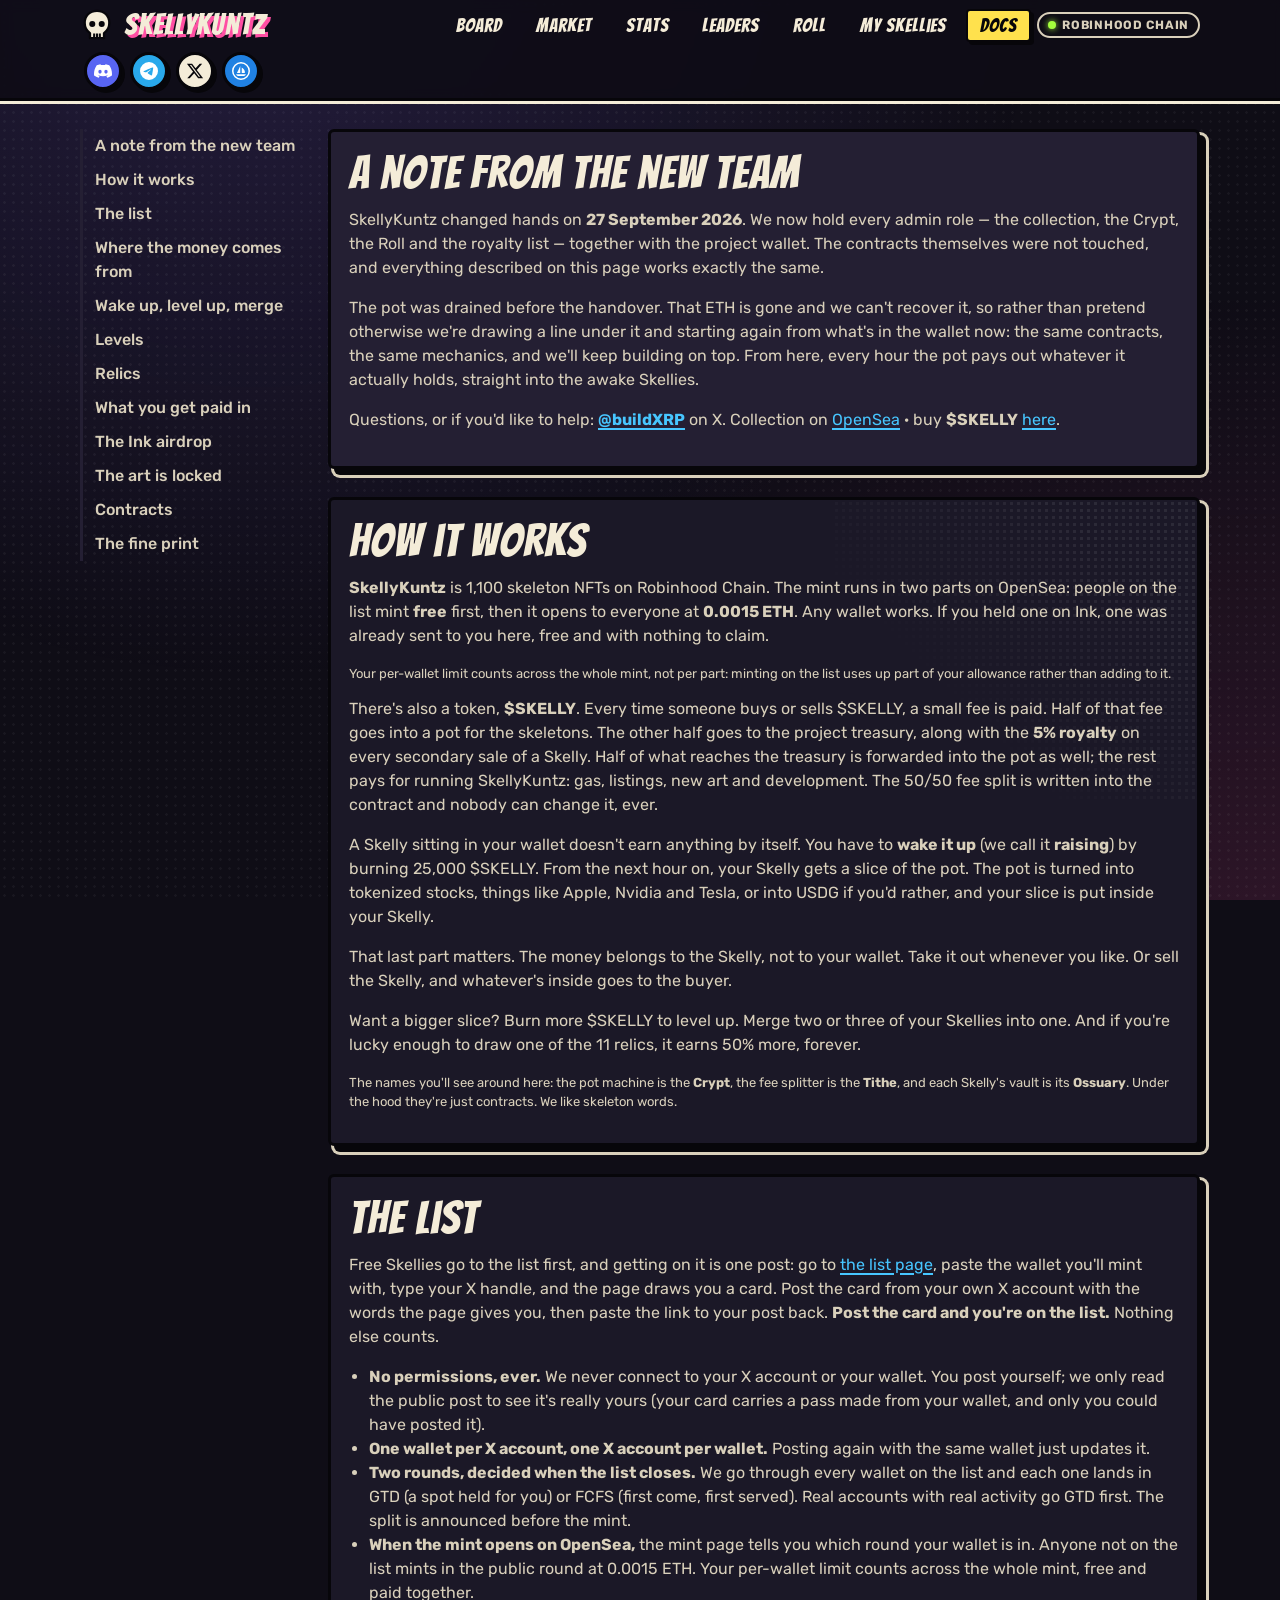
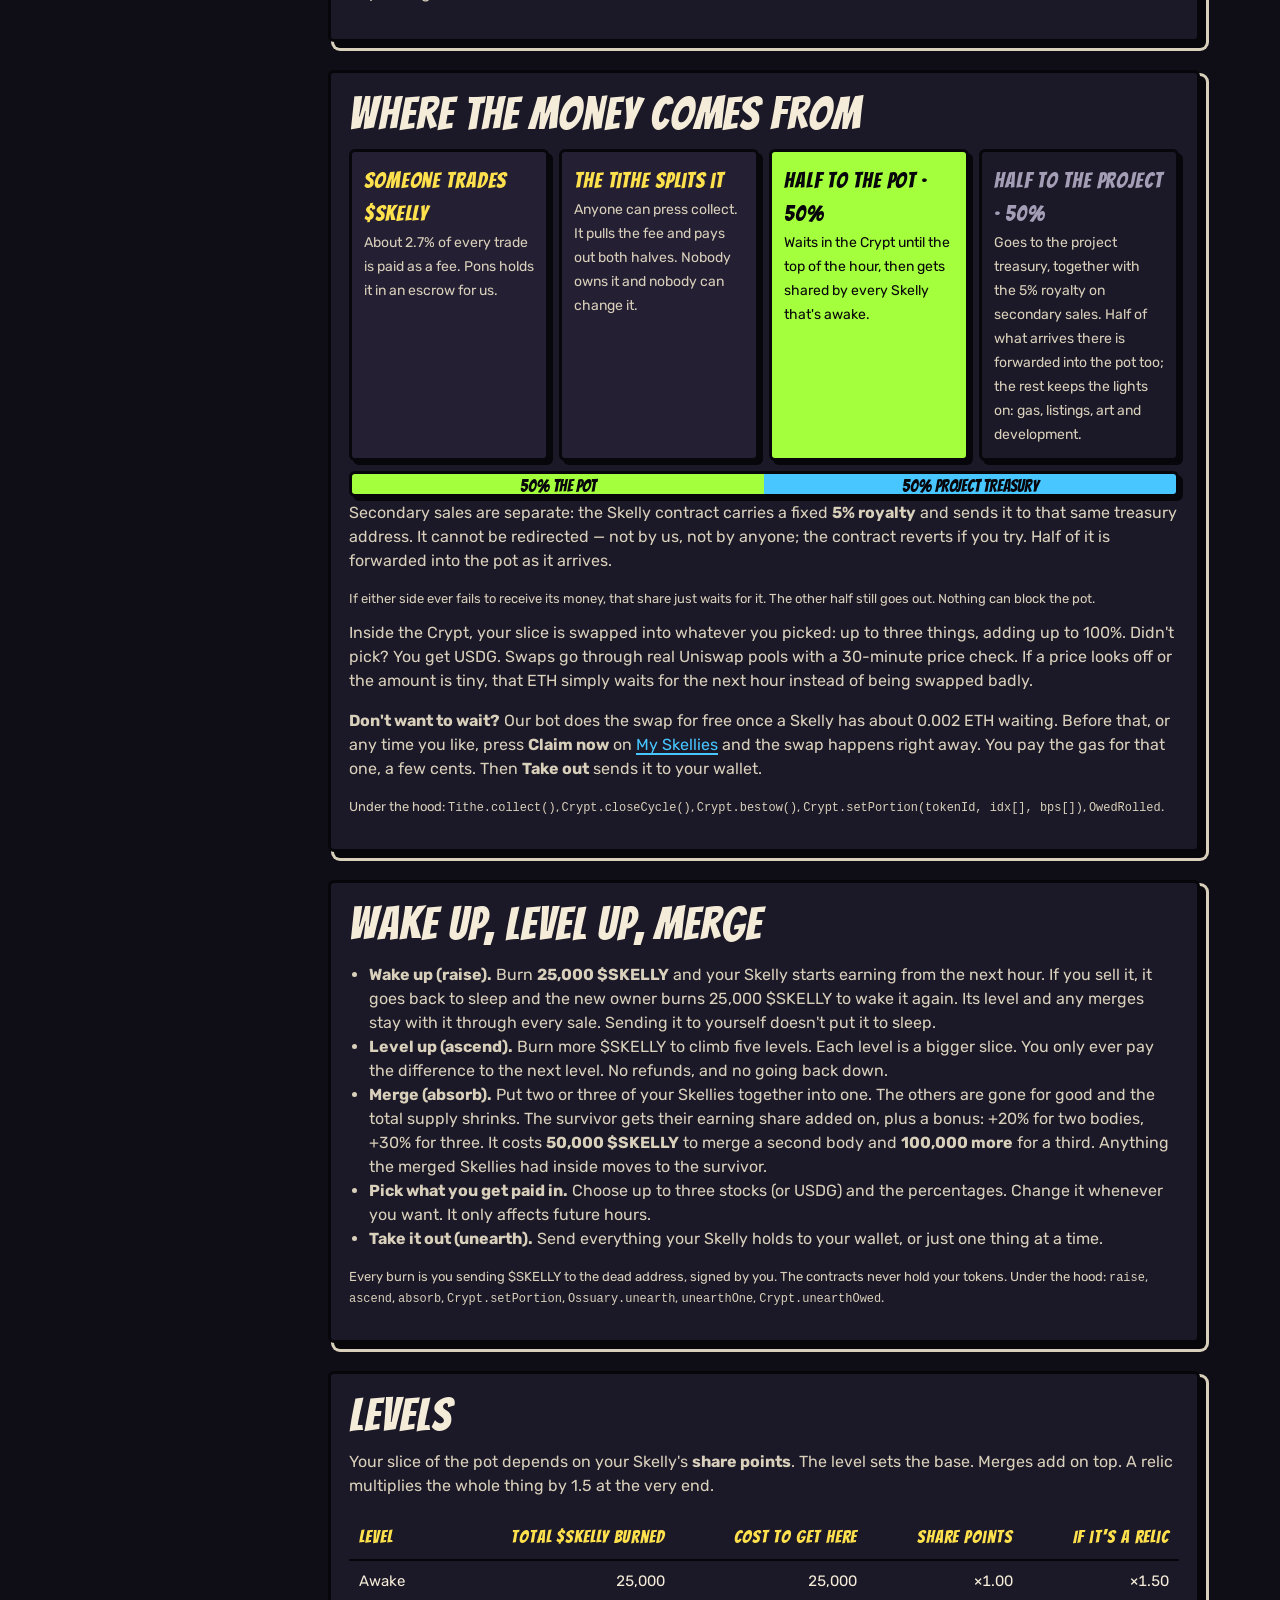
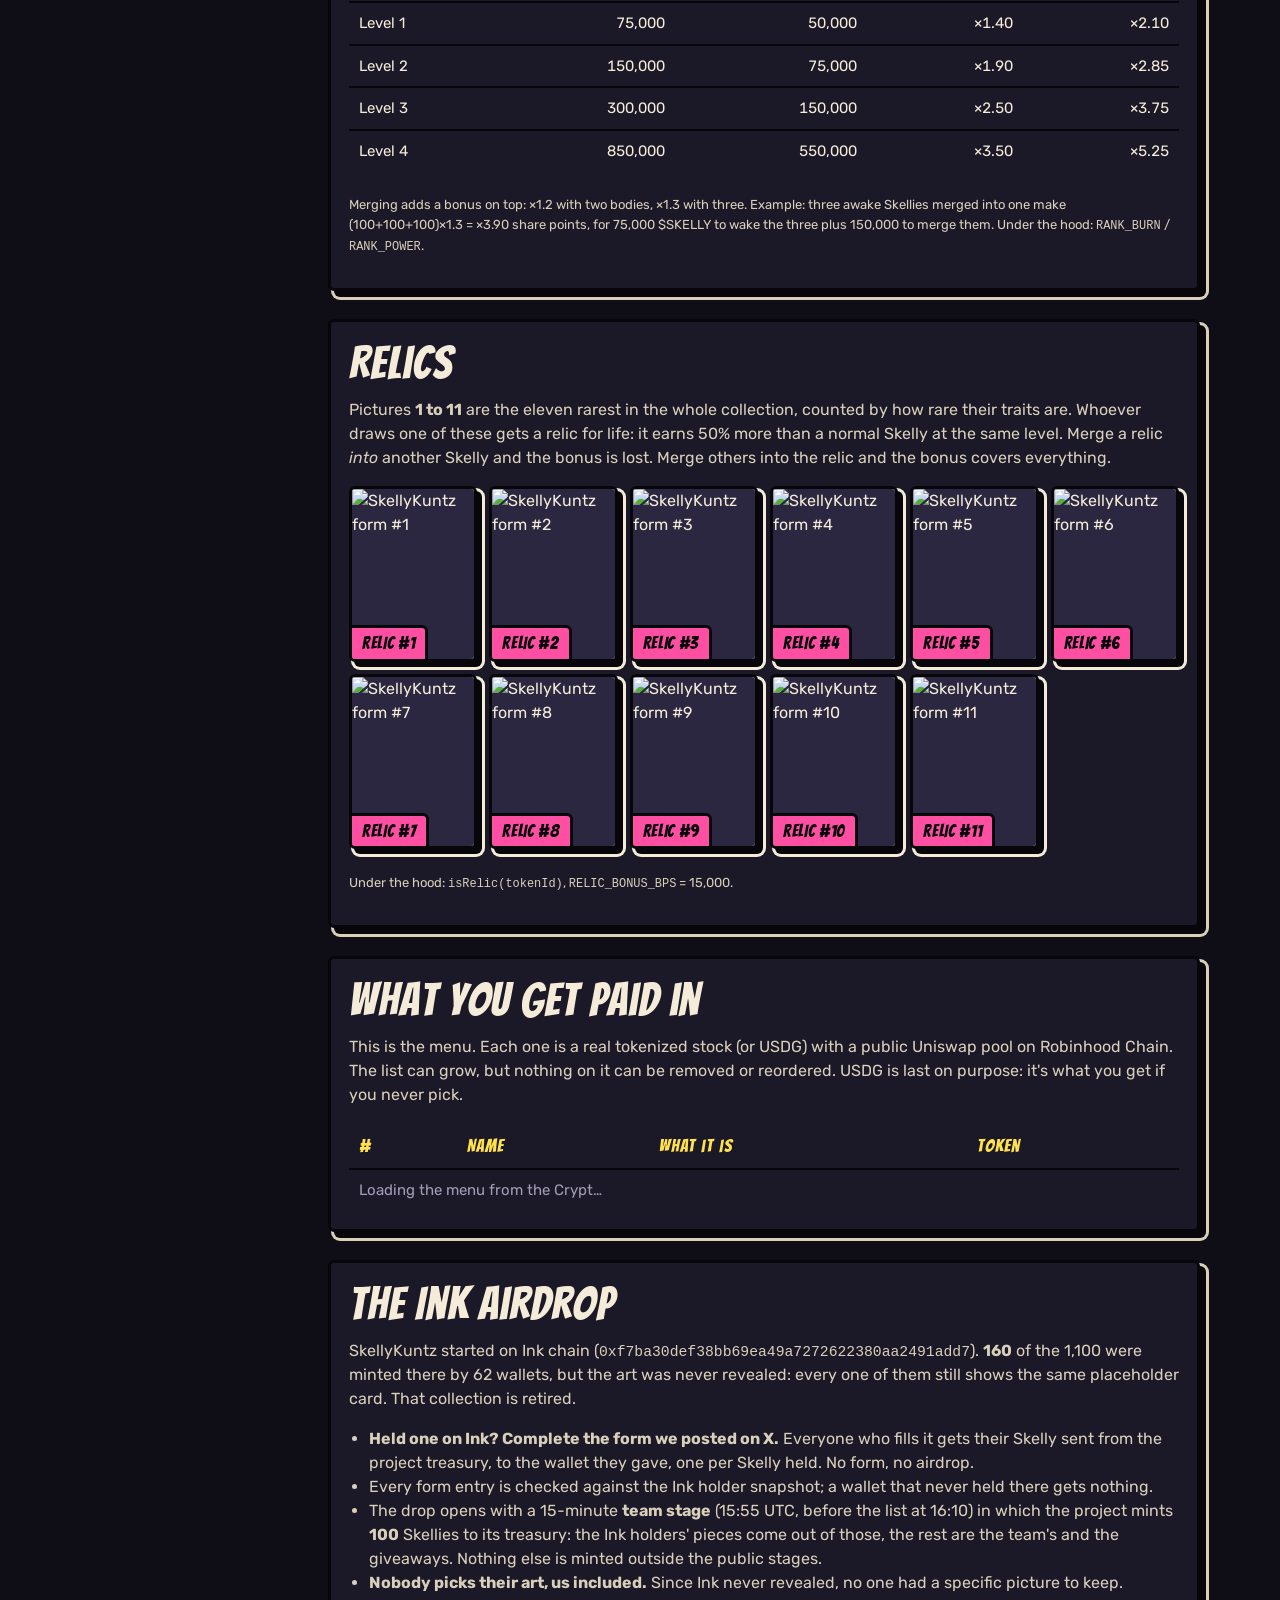
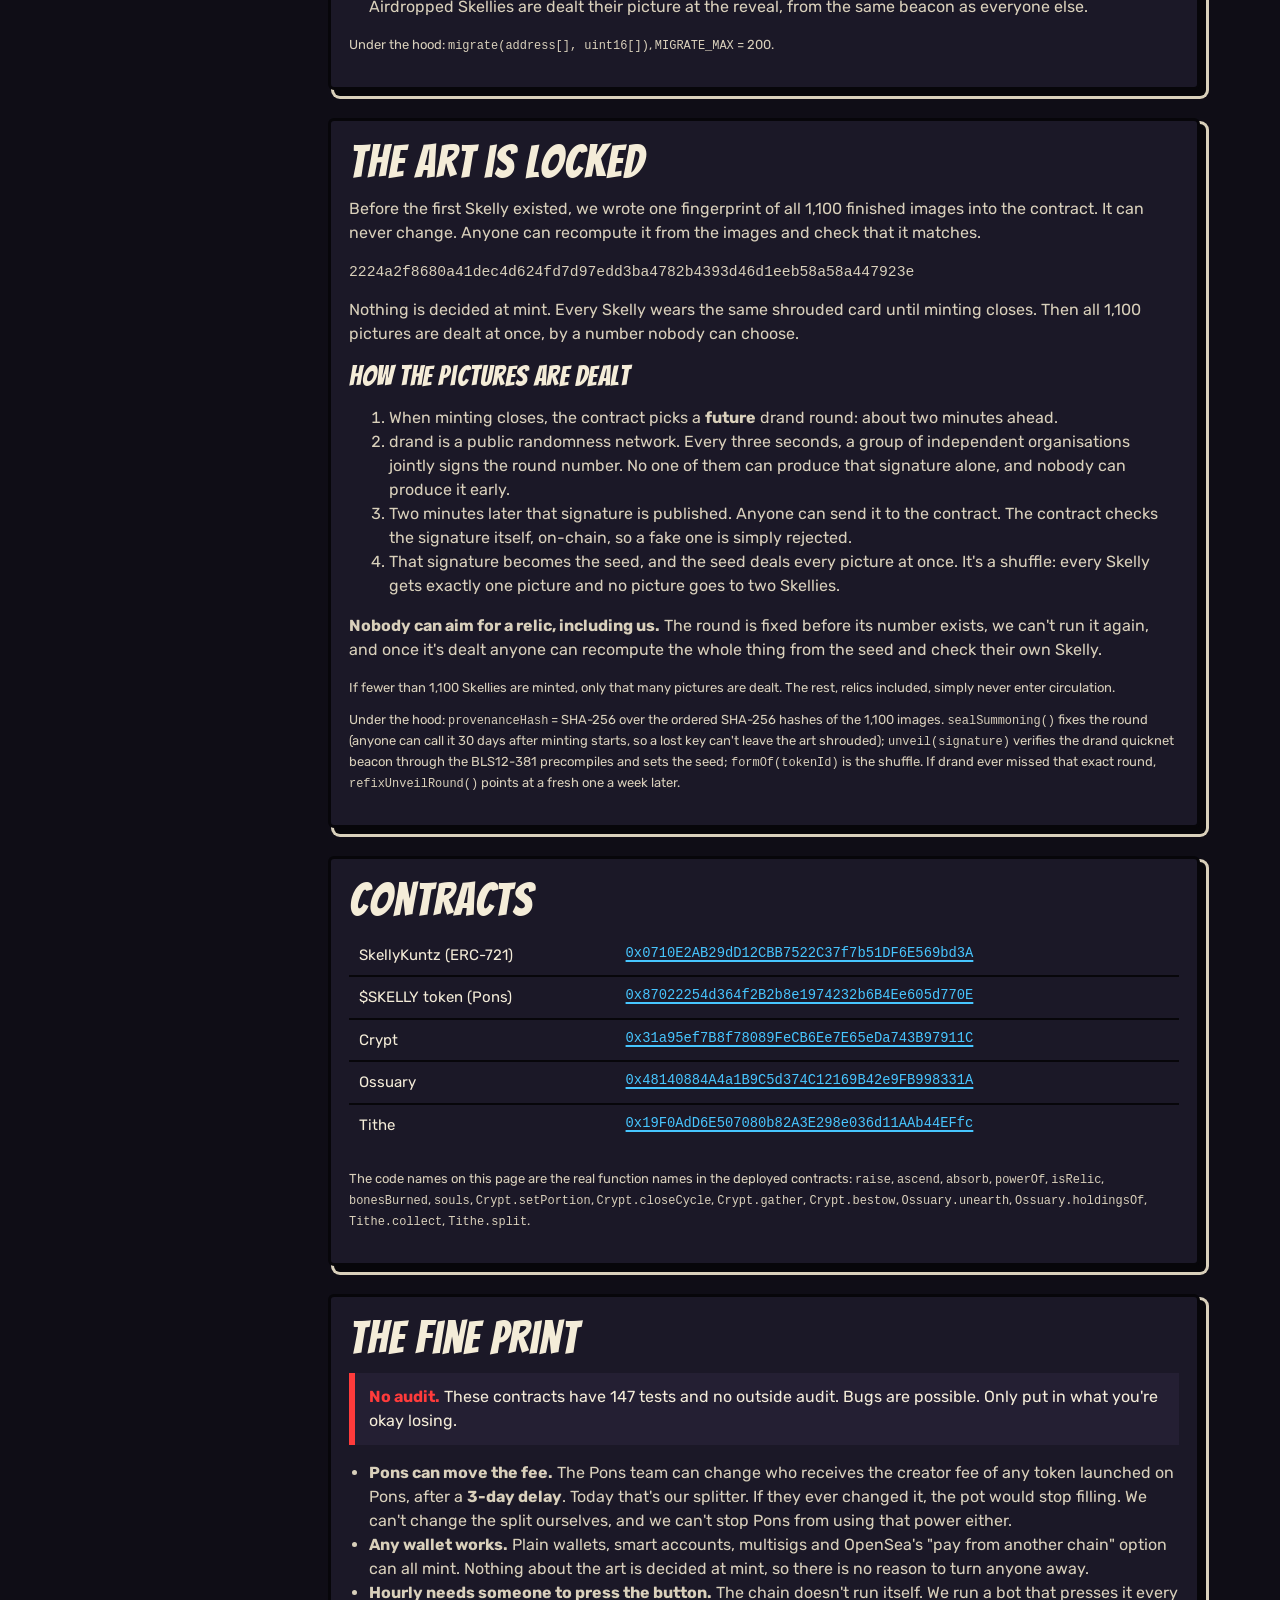
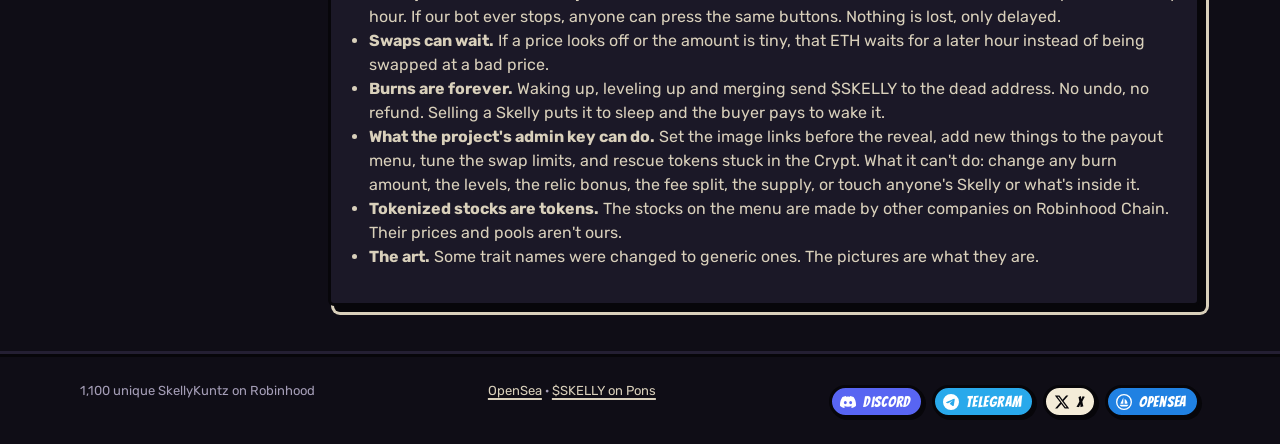
==== commit cfa9811d: "Leaderboards, market fixes, and a live homepage lead - /leaderboard/: new page with the Skelly Roll " ====
--- a/docs/index.html
+++ b/docs/index.html
@@ -23,7 +23,7 @@
 <link rel="preconnect" href="https://fonts.googleapis.com">
 <link rel="preconnect" href="https://fonts.gstatic.com" crossorigin>
 <link href="https://fonts.googleapis.com/css2?family=Bangers&family=Rubik:wght@400;500;700&display=swap" rel="stylesheet">
-<link rel="stylesheet" href="/css/skelly.css?v=20260928111000">
+<link rel="stylesheet" href="/css/skelly.css?v=20260929190000">
 </head>
 <body>
 
@@ -184,12 +184,12 @@
   </div>
 </main>
 
-<script src="/vendor/ethers.umd.min.js?v=20260928111000"></script>
-<script src="/config.js?v=20260928111000"></script>
-<script src="/js/abi.js?v=20260928111000"></script>
-<script src="/js/ui.js?v=20260928111000"></script>
-<script src="/js/rpc.js?v=20260928111000"></script>
-<script src="/js/chain.js?v=20260928111000"></script>
+<script src="/vendor/ethers.umd.min.js?v=20260929190000"></script>
+<script src="/config.js?v=20260929190000"></script>
+<script src="/js/abi.js?v=20260929190000"></script>
+<script src="/js/ui.js?v=20260929190000"></script>
+<script src="/js/rpc.js?v=20260929190000"></script>
+<script src="/js/chain.js?v=20260929190000"></script>
 <script>
 (function () {
   const C = window.SKELLY_CONFIG, SK = window.SK;
--- a/css/skelly.css
+++ b/css/skelly.css
@@ -155,7 +155,7 @@
 .panel-head { display: flex; align-items: baseline; justify-content: space-between; gap: 10px 16px; flex-wrap: wrap; margin-bottom: 12px; }
 .panel-head h2, .panel-head h3 { text-shadow: 3px 3px 0 var(--line); }
 .halftone::after {
-  content: ''; position: absolute; right: 0; top: 0; width: 42%; height: 60%; pointer-events: none;
+  content: ''; position: absolute; right: 0; top: 0; width: 42%; height: min(60%, 300px); pointer-events: none;
   background: radial-gradient(circle, rgba(255,255,255,.08) 1.4px, transparent 1.8px) 0 0 / 7px 7px;
   -webkit-mask-image: linear-gradient(225deg, #000 20%, transparent 70%);
   mask-image: linear-gradient(225deg, #000 20%, transparent 70%);
@@ -298,6 +298,13 @@
 .hold th { font-size: 15px; }
 .sel { position: absolute; top: 8px; left: 8px; width: 24px; height: 24px; margin: 0; accent-color: var(--pink); z-index: 2; background: var(--bone); border: 2px solid var(--line); border-radius: 4px; box-shadow: 2px 2px 0 var(--line); cursor: pointer; }
 .bulk { display: flex; gap: 10px; flex-wrap: wrap; align-items: center; margin-top: 18px; }
+.filters { display: flex; gap: 8px; flex-wrap: wrap; align-items: center; margin-top: 12px; }
+.filters input[type="search"], .filters select {
+  background: var(--panel); color: var(--bone); border: 2px solid var(--line);
+  border-radius: 6px; padding: 6px 10px; font: inherit; font-size: 14px;
+}
+.filters input[type="search"] { width: 120px; }
+.filters .btn.on { outline: 3px solid var(--line); outline-offset: 1px; }
 
 /* ------------------------------------------------------------ modal */
 .veil { position: fixed; inset: 0; background: rgba(5,4,10,.78); display: none; z-index: 100; padding: var(--gutter); overflow: auto; }
@@ -355,8 +362,8 @@
 .grid .card:hover { transform: translate(-2px, -2px); box-shadow: 7px 7px 0 var(--line), 7px 7px 0 3px var(--bone); }
 .grid .card img { background: #2b2740 url("data:image/svg+xml,%3Csvg xmlns='http://www.w3.org/2000/svg' viewBox='0 0 36 50'%3E%3Ccircle cx='18' cy='20' r='8' fill='%233d3757'/%3E%3C/svg%3E") center/60% no-repeat; }
 .more { text-align: center; padding: 20px; color: var(--muted); }
-.gmodal { width: min(760px, 100%); display: grid; grid-template-columns: 1fr; gap: 16px; }
-@media (min-width: 640px) { .gmodal { grid-template-columns: 300px minmax(0, 1fr); } }
+/* wide modal: the body (.skc) lays itself out, so the box adds no grid of its own */
+.gmodal { width: min(760px, 100%); }
 .gmodal .card { transform: none; }
 .traits { display: grid; gap: 6px; }
 .trait { display: flex; justify-content: space-between; gap: 10px; background: var(--panel-2); border: 2px solid var(--line); border-radius: 4px; padding: 6px 10px; font-size: 14px; }
@@ -655,3 +662,19 @@
 .rl-feed li { display: flex; justify-content: space-between; gap: 10px; font-variant-numeric: tabular-nums; border-top: 1px solid var(--line-2, #3a3348); padding-top: 6px; }
 .rl-feed li b { color: var(--acid); }
 @media (max-width: 560px) { .rl-reel { width: 92px; height: 70px; font-size: 18px; } }
+
+/* ---- leaderboards & activity feed */
+.lb-table { width: 100%; border-collapse: collapse; margin: 10px 0 4px; font-variant-numeric: tabular-nums; }
+.lb-table th, .lb-table td { text-align: left; padding: 8px 10px; border-top: 1px solid var(--line-2, #3a3348); }
+.lb-table th { font-size: 12px; letter-spacing: .06em; text-transform: uppercase; color: var(--bone-2); }
+.lb-table th.num, .lb-table td.num { text-align: right; white-space: nowrap; }
+.lb-table tbody tr:nth-child(1) td { color: var(--lemon); }
+.lb-table tbody tr:nth-child(2) td { color: var(--bone-2); }
+.lb-table tbody tr:nth-child(3) td { color: var(--tangerine); }
+.lb-list { list-style: none; padding: 0; margin: 8px 0 0; display: grid; gap: 8px; }
+.lb-list li { display: flex; align-items: center; gap: 8px; flex-wrap: wrap; border-top: 1px solid var(--line-2, #3a3348); padding-top: 8px; }
+.badge.awaken, .badge.claim { background: var(--acid); color: var(--line); }
+.badge.level, .badge.win { background: var(--lemon); color: var(--line); }
+.badge.merge { background: var(--violet); color: var(--line); }
+.badge.reward { background: var(--sky); color: var(--line); }
+.badge.lose, .badge.roll { background: var(--panel-2); color: var(--bone-2); }
